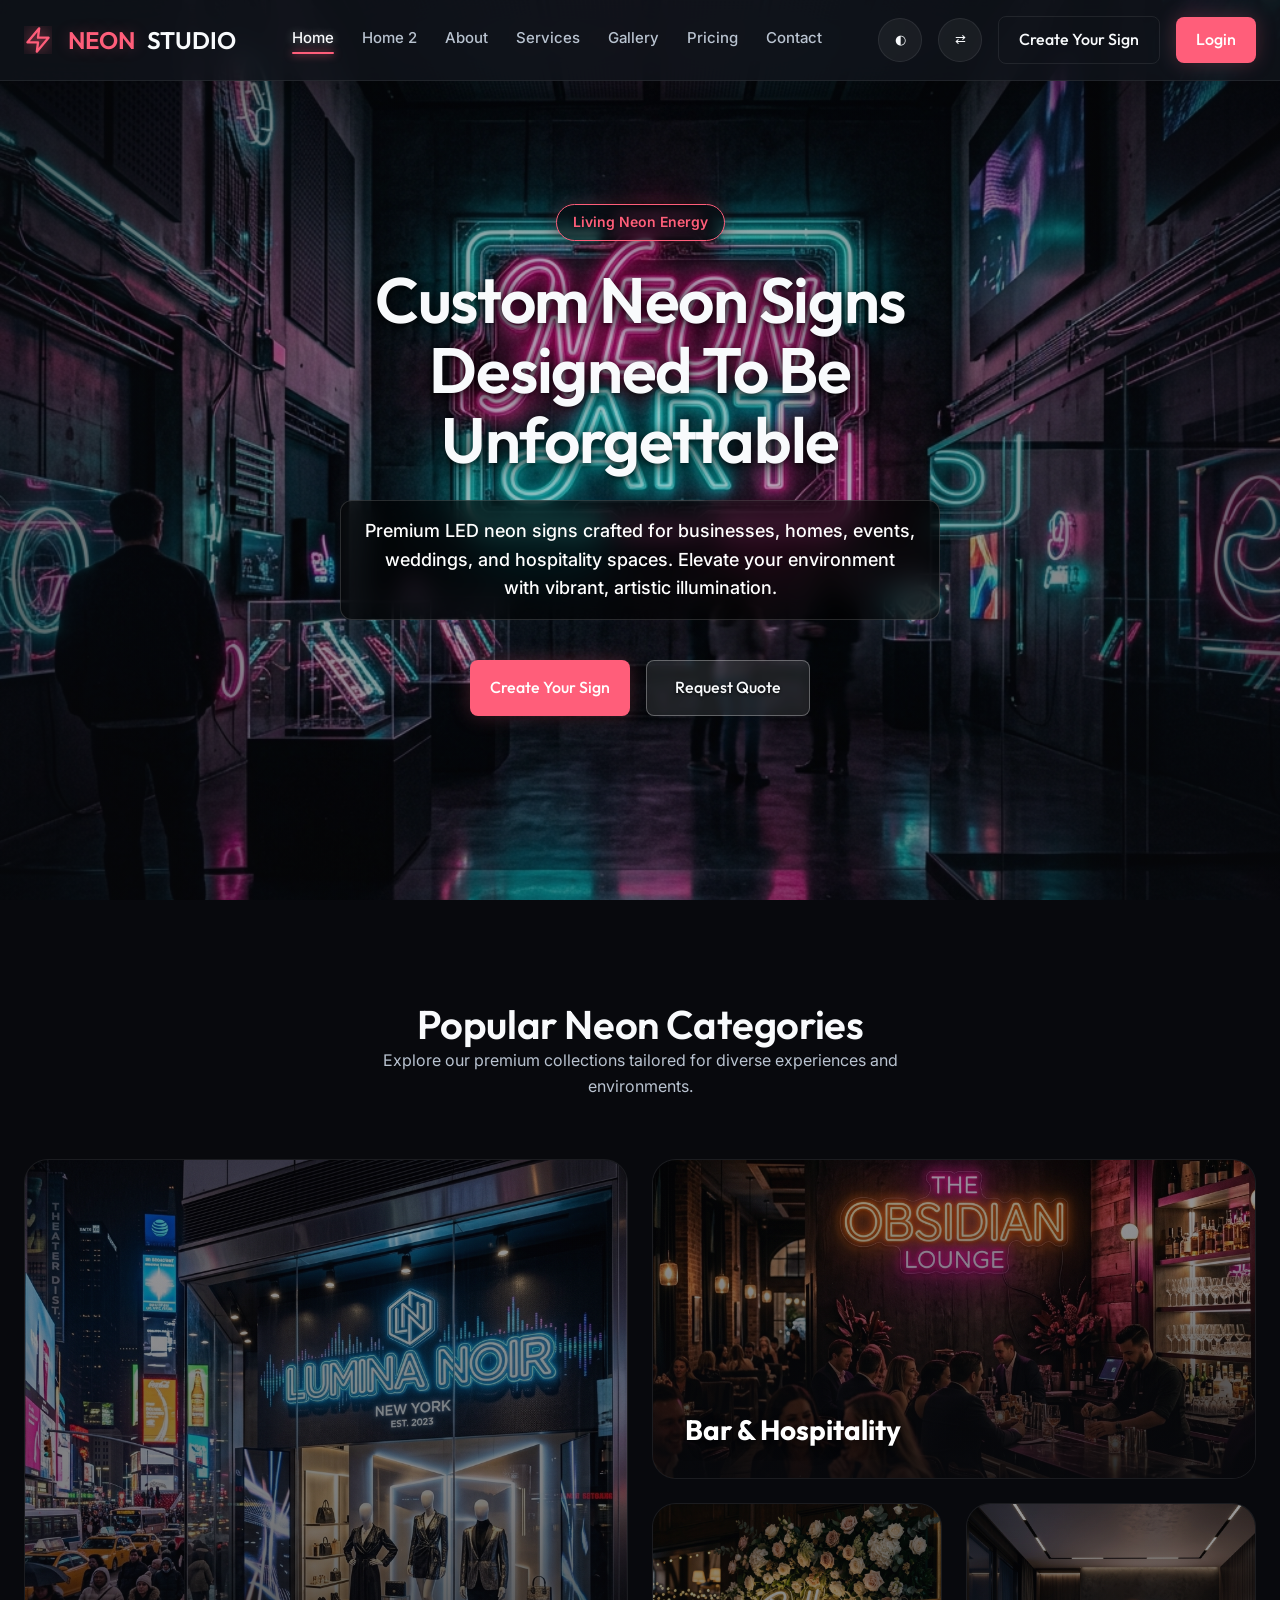
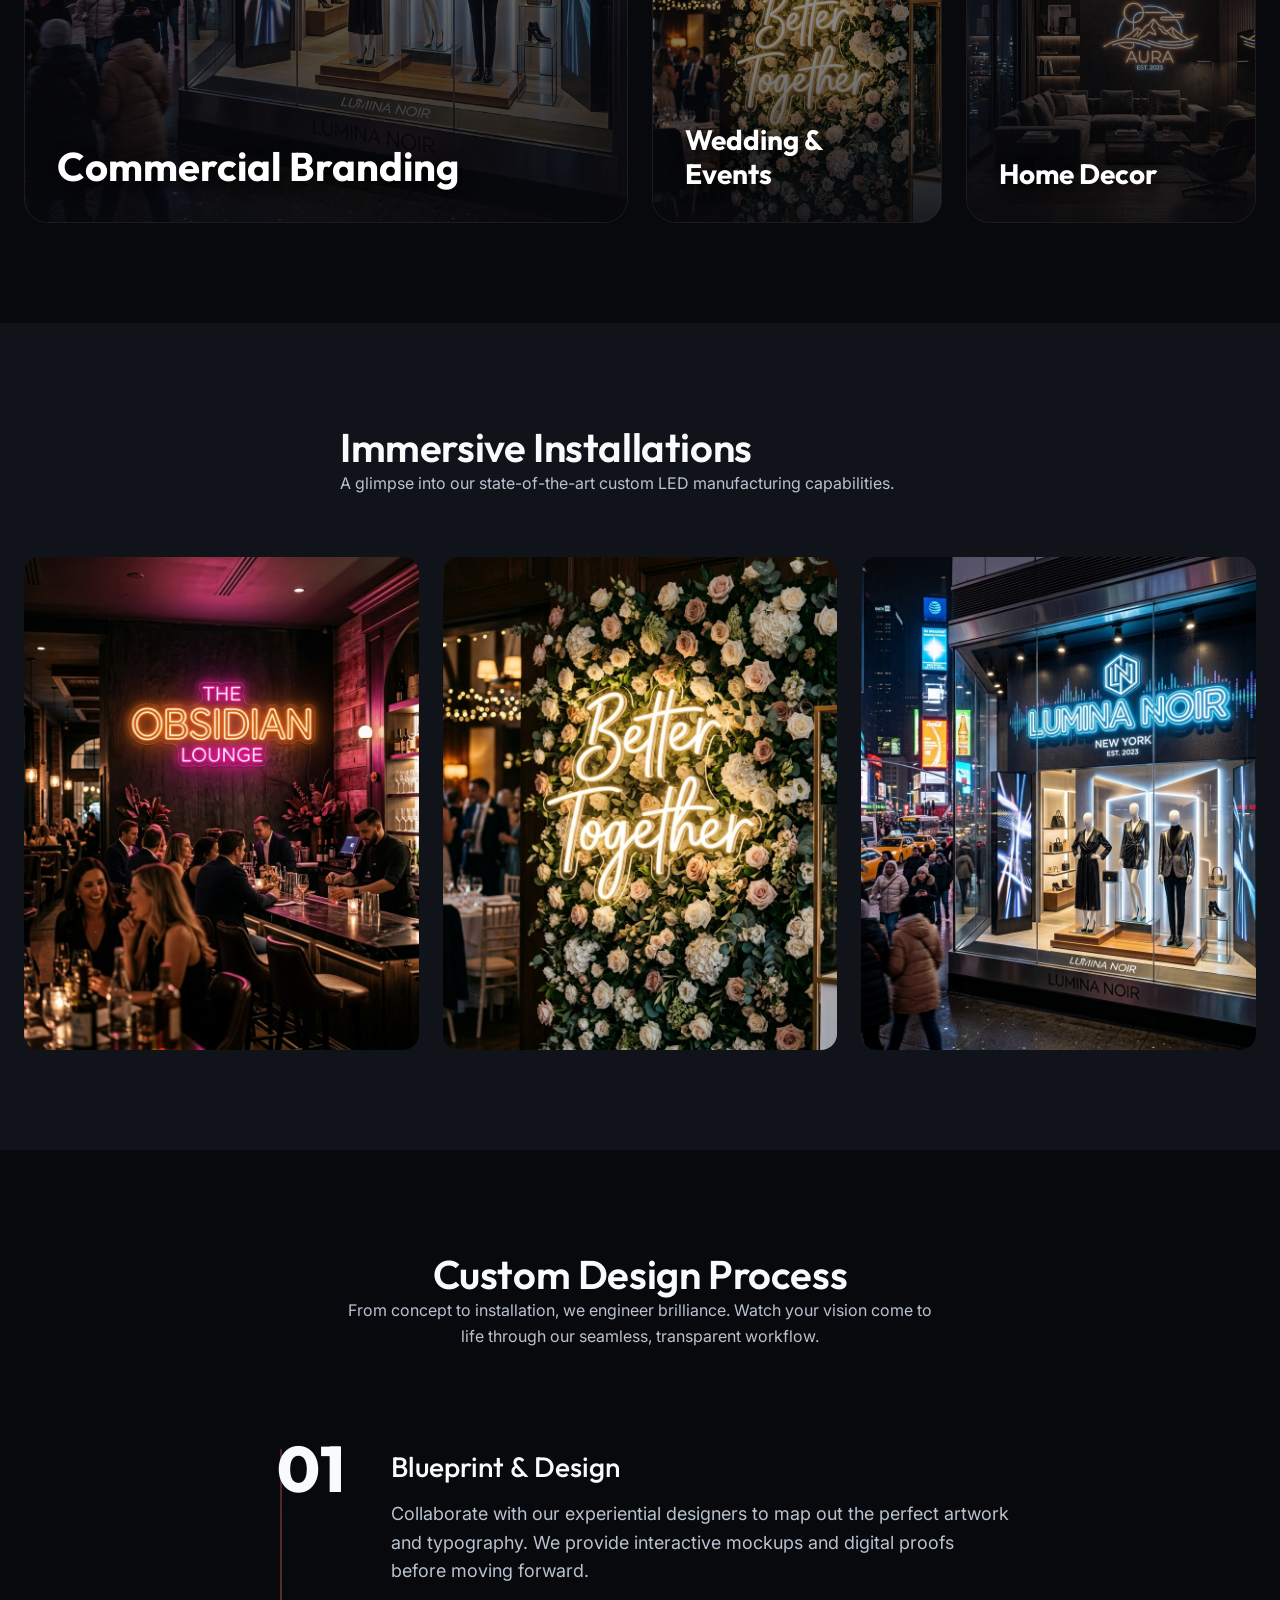
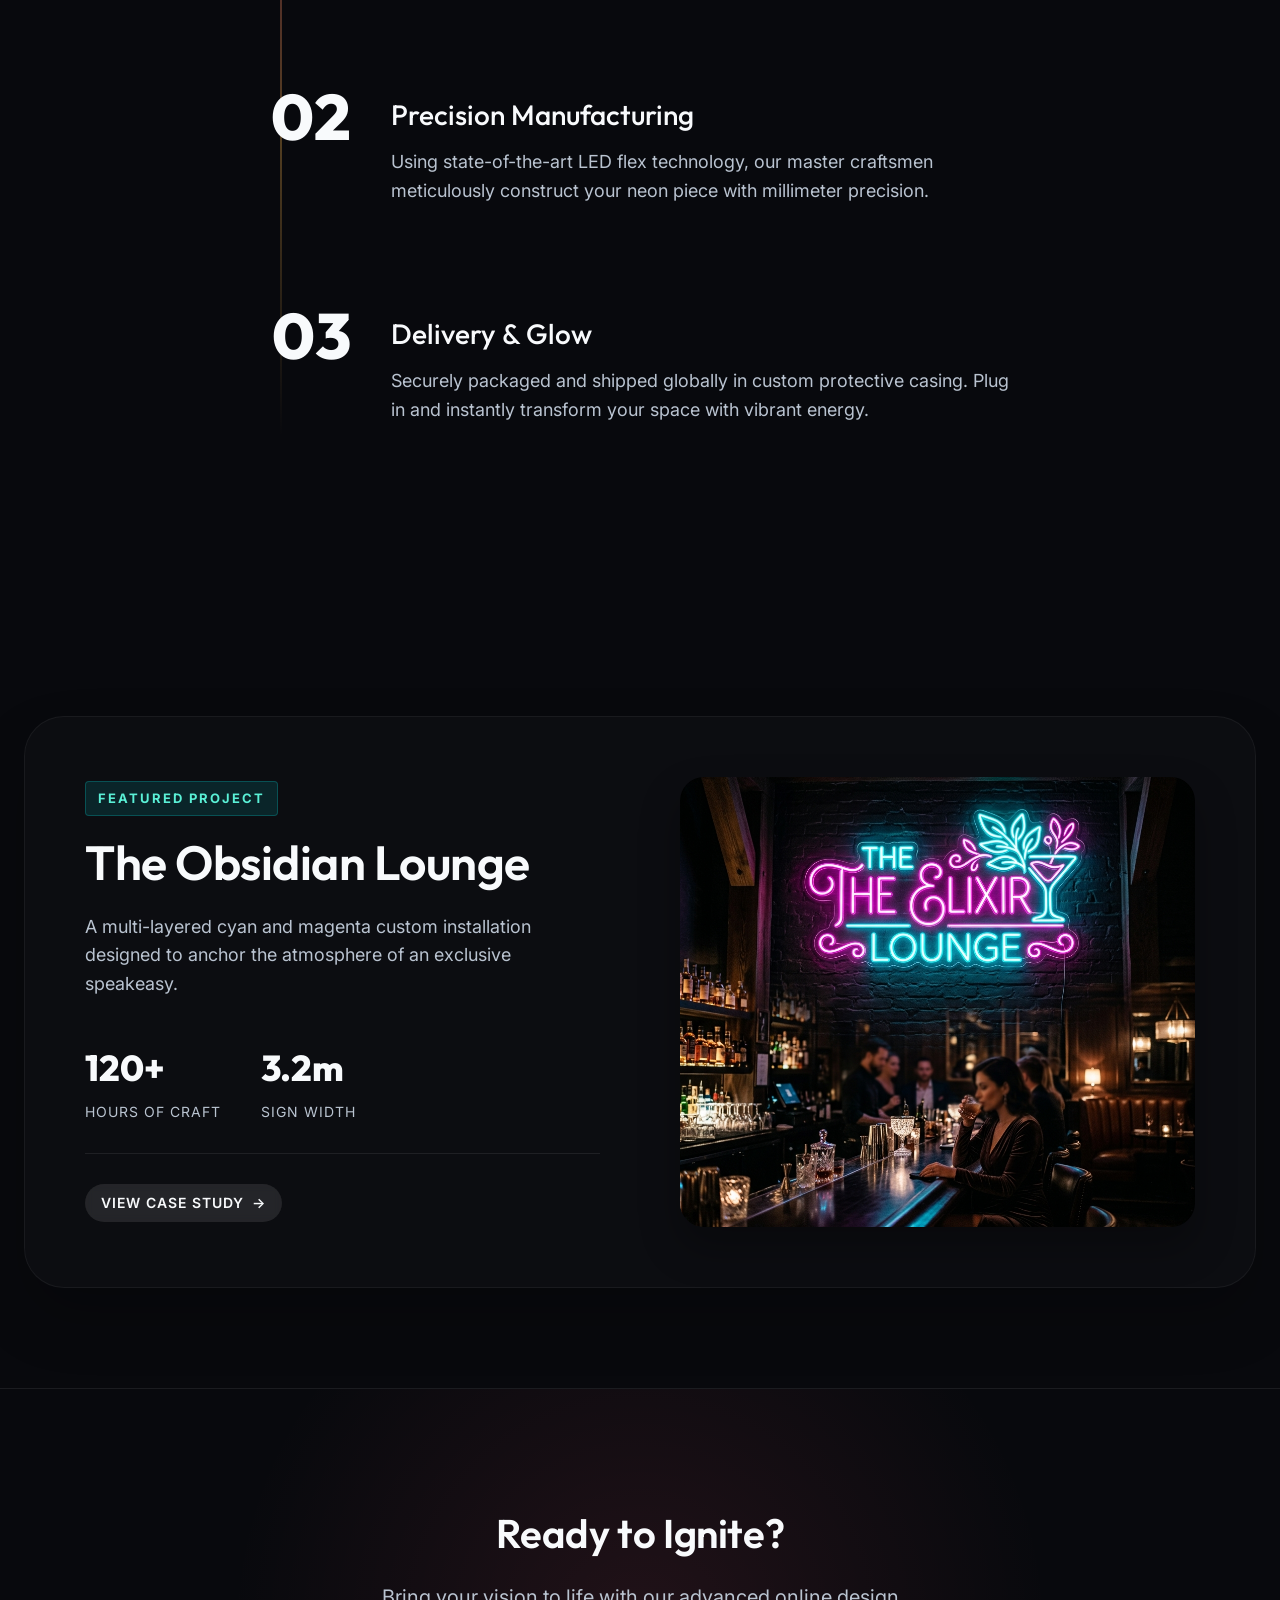
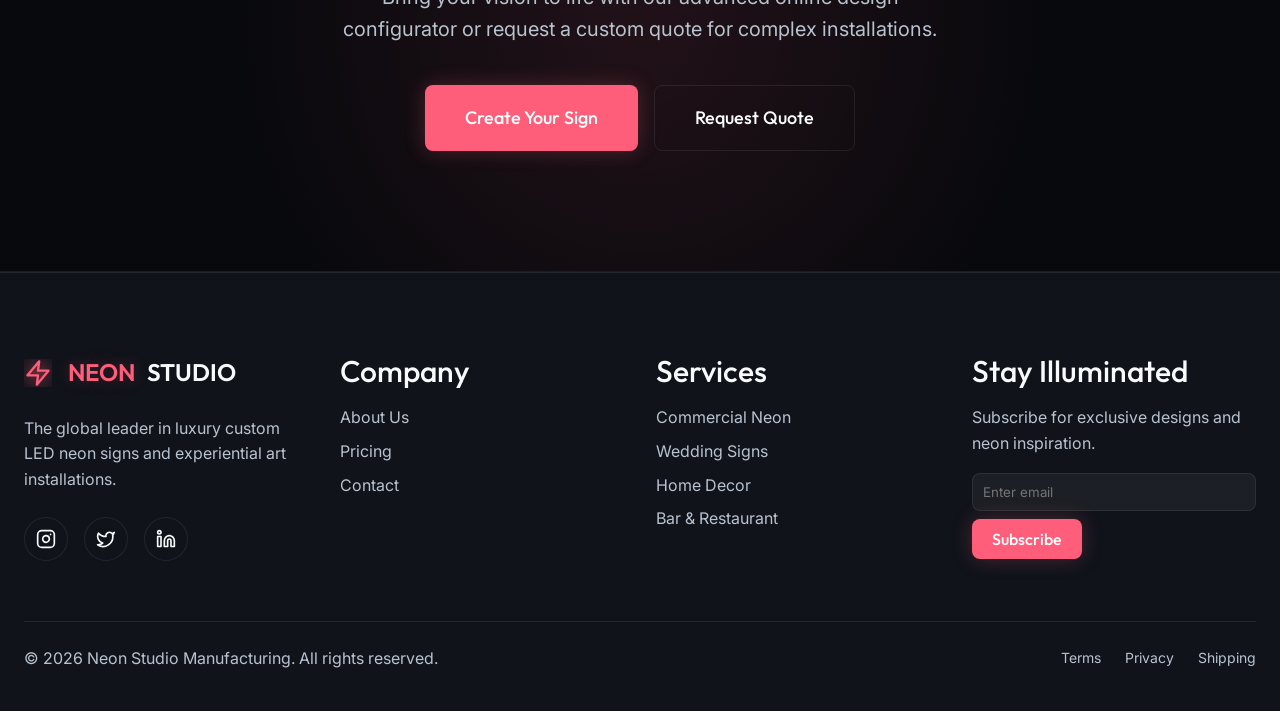
==== index.html @ 47a07b9e "Neon Studio Refinements" ====
<!DOCTYPE html>
<html lang="en" dir="ltr">
<head>
  <meta charset="UTF-8">
  <meta name="viewport" content="width=device-width, initial-scale=1.0">
  <title>Neon Sign Custom Design & Manufacturing</title>
  <meta name="description" content="Premium LED neon signs crafted for businesses, homes, events, weddings, and hospitality spaces.">
  <link rel="stylesheet" href="assets/css/style.css">
  <link rel="stylesheet" href="assets/css/dark-mode.css">
  <link rel="stylesheet" href="assets/css/rtl.css">
  <link rel="icon" type="image/svg+xml" href="assets/images/favicon.svg">
</head>
<body>

  <!-- Navbar -->
  <nav class="navbar">
    <div class="nav-brand">
      <svg width="28" height="28" viewBox="0 0 24 24" fill="none" xmlns="http://www.w3.org/2000/svg" style="flex-shrink: 0; margin-right: 4px;">
        <path d="M13 2L3 14H12L11 22L21 10H12L13 2Z" stroke="var(--accent-primary)" fill="rgba(255, 94, 122, 0.1)" stroke-width="2" stroke-linecap="round" stroke-linejoin="round" style="filter: drop-shadow(0 0 8px var(--accent-primary));"/>
      </svg>
      <span>NEON</span> STUDIO
    </div>
    <button class="hamburger">☰</button>
    <div class="nav-links">
      <a href="index.html" class="active">Home</a>
      <a href="home-2.html">Home 2</a>
      <a href="about.html">About</a>
      <a href="services.html">Services</a>
      <a href="gallery.html">Gallery</a>
      <a href="pricing.html">Pricing</a>
      <a href="contact.html">Contact</a>
    </div>
    <div class="nav-actions">
      <button class="btn-icon theme-toggle" title="Toggle Dark/Light Mode">◐</button>
      <button class="btn-icon rtl-toggle" title="Toggle RTL/LTR">⇄</button>
    <a href="design-configurator.html" class="btn btn-secondary" style="padding: 10px 20px;">Create Your Sign</a>
      <a href="login.html" class="btn btn-primary" style="padding: 10px 20px;">Login</a>
      </div>
  </nav>

  <!-- Hero Section -->
  <section class="hero">
    <div class="hero-bg">
      <img src="assets/images/hero_neon.png" alt="Living Neon Energy Background" style="object-position: center 25%;">
    </div>
    <div class="hero-overlay"></div>
    <div class="container">
      <div class="hero-content fade-up">
        <div class="hero-badge">Living Neon Energy</div>
        <h1>Custom Neon Signs Designed To Be Unforgettable</h1>
        <p style="color: #fff; font-weight: 500; background: rgba(0, 0, 0, 0.6); padding: 16px 24px; border-radius: 12px; backdrop-filter: blur(12px); border: 1px solid rgba(255,255,255,0.15); display: inline-block; text-shadow: none;">Premium LED neon signs crafted for businesses, homes, events, weddings, and hospitality spaces. Elevate your environment with vibrant, artistic illumination.</p>
        <div class="hero-actions">
          <a href="design-configurator.html" class="btn btn-primary" style="padding: 10px 20px;">Create Your Sign</a>
          <a href="contact.html" class="btn btn-secondary">Request Quote</a>
        </div>
      </div>
    </div>
  </section>

  <!-- Categories -->
  <section class="section">
    <div class="container">
      <div class="section-header text-center fade-up">
        <h2>Popular Neon Categories</h2>
        <p>Explore our premium collections tailored for diverse experiences and environments.</p>
      </div>
      <div class="bento-grid">
        <a href="gallery.html" class="bento-card bento-item-1 fade-up" style="transition-delay: 0.1s;">
          <img src="assets/images/commercial_neon.png" alt="Commercial Branding" class="bento-bg">
          <div class="bento-overlay"></div>
          <div class="bento-content">
            <h3 class="bento-title">Commercial Branding</h3>
            <div class="bento-details">
              <p class="bento-desc">High-end Times Square-inspired signage for impactful business identity.</p>
              <span class="bento-btn">View Gallery</span>
            </div>
          </div>
        </a>

        <a href="gallery.html" class="bento-card bento-item-2 fade-up" style="transition-delay: 0.2s;">
          <img src="assets/images/bar_neon.png" alt="Bar & Hospitality" class="bento-bg">
          <div class="bento-overlay"></div>
          <div class="bento-content">
            <h3 class="bento-title">Bar & Hospitality</h3>
            <div class="bento-details">
              <p class="bento-desc">Vibrant atmosphere lighting for premium nightlife.</p>
              <span class="bento-btn">View Gallery</span>
            </div>
          </div>
        </a>

        <a href="gallery.html" class="bento-card bento-item-3 fade-up" style="transition-delay: 0.3s;">
          <img src="assets/images/wedding_neon.png" alt="Wedding & Events" class="bento-bg">
          <div class="bento-overlay"></div>
          <div class="bento-content">
            <h3 class="bento-title">Wedding & Events</h3>
            <div class="bento-details">
              <p class="bento-desc">Elegant script neon designs to make moments unforgettable.</p>
              <span class="bento-btn">View Gallery</span>
            </div>
          </div>
        </a>

        <a href="gallery.html" class="bento-card bento-item-4 fade-up" style="transition-delay: 0.4s;">
          <img src="assets/images/home_neon.png" alt="Home Decor" class="bento-bg">
          <div class="bento-overlay"></div>
          <div class="bento-content">
            <h3 class="bento-title">Home Decor</h3>
            <div class="bento-details">
              <p class="bento-desc">Artistic custom pieces for modern interiors.</p>
              <span class="bento-btn">View Gallery</span>
            </div>
          </div>
        </a>
      </div>
    </div>
  </section>

  <!-- Interactive Showcase -->
  <section class="section" style="background: var(--bg-secondary);">
    <div class="container">
      <div class="section-header fade-up">
        <h2>Immersive Installations</h2>
        <p>A glimpse into our state-of-the-art custom LED manufacturing capabilities.</p>
      </div>
      <div class="portfolio-grid">
        <div class="portfolio-item fade-up">
          <img src="assets/images/bar_neon.png" alt="Luxury Nightlife Bar Neon">
          <div class="portfolio-overlay">
            <h3>Nightlife Illumination</h3>
            <p>Premium Bar Signage</p>
          </div>
        </div>
        <div class="portfolio-item fade-up" style="transition-delay: 0.1s;">
          <img src="assets/images/wedding_neon.png" alt="Elegant Wedding Neon">
          <div class="portfolio-overlay">
            <h3>Event Masterpieces</h3>
            <p>Wedding Backdrops</p>
          </div>
        </div>
        <div class="portfolio-item fade-up" style="transition-delay: 0.2s;">
          <img src="assets/images/commercial_neon.png" alt="Commercial Branding Neon">
          <div class="portfolio-overlay">
            <h3>Retail Displays</h3>
            <p>Window Installations</p>
          </div>
        </div>
      </div>
    </div>
  </section>

  <!-- Design Process -->
  <section class="section">
    <div class="container">
      <div class="section-header text-center fade-up">
        <h2>Custom Design Process</h2>
        <p>From concept to installation, we engineer brilliance. Watch your vision come to life through our seamless, transparent workflow.</p>
      </div>
      <div class="process-modern fade-up">
        <div class="process-modern-right">
          <div class="modern-step">
            <div class="modern-step-num">01</div>
            <div class="modern-step-content">
              <h3>Blueprint & Design</h3>
              <p>Collaborate with our experiential designers to map out the perfect artwork and typography. We provide interactive mockups and digital proofs before moving forward.</p>
            </div>
          </div>
          <div class="modern-step">
            <div class="modern-step-num">02</div>
            <div class="modern-step-content">
              <h3>Precision Manufacturing</h3>
              <p>Using state-of-the-art LED flex technology, our master craftsmen meticulously construct your neon piece with millimeter precision.</p>
            </div>
          </div>
          <div class="modern-step">
            <div class="modern-step-num">03</div>
            <div class="modern-step-content">
              <h3>Delivery & Glow</h3>
              <p>Securely packaged and shipped globally in custom protective casing. Plug in and instantly transform your space with vibrant energy.</p>
            </div>
          </div>
        </div>
      </div>
    </div>
  </section>

  <!-- Featured Masterpiece Section -->
  <section class="section">
    <div class="container">
      <div class="masterpiece-wrapper">
        <div class="masterpiece-content fade-up">
          <div class="badge-accent">Featured Project</div>
          <h2 class="neon-text">The Obsidian Lounge</h2>
          <p class="lead-text">A multi-layered cyan and magenta custom installation designed to anchor the atmosphere of an exclusive speakeasy.</p>
          <div class="project-metrics">
            <div class="metric">
              <span class="metric-value">120+</span>
              <span class="metric-label">Hours of Craft</span>
            </div>
            <div class="metric">
              <span class="metric-value">3.2m</span>
              <span class="metric-label">Sign Width</span>
            </div>
          </div>
          <a href="gallery.html" class="bento-btn">View Case Study</a>
        </div>
        <div class="masterpiece-visual fade-up" style="transition-delay: 0.2s;">
          <div class="visual-inner">
            <img src="assets/images/featured_masterpiece.png" alt="Featured Custom Neon Sign Project">
            <div class="glow-overlay"></div>
          </div>
        </div>
      </div>
    </div>
  </section>

  <!-- Call to action -->
  <section class="section" style="padding: 120px 0; border-top: 1px solid var(--border-color); border-bottom: 1px solid var(--border-color); position: relative; overflow: hidden;">
    <div style="position: absolute; top: 50%; left: 50%; transform: translate(-50%, -50%); width: 100%; height: 100%; background: radial-gradient(circle at center, rgba(255,94,122,0.1), transparent 60%); z-index: -1;"></div>
    <div class="container text-center fade-up">
      <h2 class="neon-text mb-6">Ready to Ignite?</h2>
      <p style="max-width: 600px; margin: 0 auto 40px; font-size: 20px;">Bring your vision to life with our advanced online design configurator or request a custom quote for complex installations.</p>
      <div class="hero-actions" style="justify-content: center;">
        <a href="design-configurator.html" class="btn btn-primary" style="padding: 18px 40px; font-size: 18px;">Create Your Sign</a>
        <a href="contact.html" class="btn btn-secondary" style="padding: 18px 40px; font-size: 18px;">Request Quote</a>
      </div>
    </div>
  </section>

  <!-- Footer -->
  <footer class="footer">
    <div class="container">
      <div class="grid-4">
        <div>
          <div class="nav-brand mb-6">
            <svg width="28" height="28" viewBox="0 0 24 24" fill="none" xmlns="http://www.w3.org/2000/svg" style="flex-shrink: 0; margin-right: 4px;">
        <path d="M13 2L3 14H12L11 22L21 10H12L13 2Z" stroke="var(--accent-primary)" fill="rgba(255, 94, 122, 0.1)" stroke-width="2" stroke-linecap="round" stroke-linejoin="round" style="filter: drop-shadow(0 0 8px var(--accent-primary));"/>
      </svg>
            <span>NEON</span> STUDIO
          </div>
          <p>The global leader in luxury custom LED neon signs and experiential art installations.</p>
          <div class="social-links" style="display: flex; gap: 16px; margin-top: 24px;">
            <a href="#" class="social-icon" aria-label="Instagram">
              <svg viewBox="0 0 24 24" fill="none" stroke="currentColor" stroke-width="2" stroke-linecap="round" stroke-linejoin="round"><rect x="2" y="2" width="20" height="20" rx="5" ry="5"></rect><path d="M16 11.37A4 4 0 1 1 12.63 8 4 4 0 0 1 16 11.37z"></path><line x1="17.5" y1="6.5" x2="17.51" y2="6.5"></line></svg>
            </a>
            <a href="#" class="social-icon" aria-label="Twitter">
              <svg viewBox="0 0 24 24" fill="none" stroke="currentColor" stroke-width="2" stroke-linecap="round" stroke-linejoin="round"><path d="M22 4s-.7 2.1-2 3.4c1.6 10-9.4 17.3-18 11.6 2.2.1 4.4-.6 6-2C3 15.5.5 9.6 3 5c2.2 2.6 5.6 4.1 9 4-.9-4.2 4-6.6 7-3.8 1.1 0 3-1.2 3-1.2z"></path></svg>
            </a>
            <a href="#" class="social-icon" aria-label="LinkedIn">
              <svg viewBox="0 0 24 24" fill="none" stroke="currentColor" stroke-width="2" stroke-linecap="round" stroke-linejoin="round"><path d="M16 8a6 6 0 0 1 6 6v7h-4v-7a2 2 0 0 0-2-2 2 2 0 0 0-2 2v7h-4v-7a6 6 0 0 1 6-6z"></path><rect x="2" y="9" width="4" height="12"></rect><circle cx="4" cy="4" r="2"></circle></svg>
            </a>
          </div>
        </div>
        <div>
          <h3 class="mb-4">Company</h3>
          <p class="mb-2"><a href="about.html">About Us</a></p>
          <p class="mb-2"></p>
          <p class="mb-2"><a href="pricing.html">Pricing</a></p>
          <p class="mb-2"><a href="contact.html">Contact</a></p>
        </div>
        <div>
          <h3 class="mb-4">Services</h3>
          <p class="mb-2"><a href="services.html">Commercial Neon</a></p>
          <p class="mb-2"><a href="services.html">Wedding Signs</a></p>
          <p class="mb-2"><a href="services.html">Home Decor</a></p>
          <p class="mb-2"><a href="services.html">Bar & Restaurant</a></p>
        </div>
        <div>
          <h3 class="mb-4">Stay Illuminated</h3>
          <p class="mb-4">Subscribe for exclusive designs and neon inspiration.</p>
          <div style="display: flex; gap: 8px; flex-wrap: wrap;">
            <input type="email" class="form-control" placeholder="Enter email" style="padding: 10px;">
            <button class="btn btn-primary" style="padding: 10px 20px;">Subscribe</button>
          </div>
        </div>
      </div>
      <div class="footer-bottom">
        <p>&copy; 2026 Neon Studio Manufacturing. All rights reserved.</p>
        <div style="display: flex; gap: 24px;">
          <a href="#">Terms</a>
          <a href="#">Privacy</a>
          <a href="#">Shipping</a>
        </div>
      </div>
    </div>
  </footer>

  <script src="assets/js/main.js"></script>
</body>
</html>
---- assets/css/style.css ----
@import url('https://fonts.googleapis.com/css2?family=Outfit:wght@400;500;600&family=Inter:wght@400;500&display=swap');

:root {
  --bg-primary: #08090D;
  --bg-secondary: #10131A;
  --bg-card: #161B25;
  --accent-primary: #FF5E7A;
  --accent-secondary: #FFB84D;
  --accent-third: #5AF0D6;
  --accent-premium: #8DF55A;
  --text-primary: #F8FAFC;
  --text-secondary: #B9C3D0;
  --border-color: rgba(255, 255, 255, 0.08);
  --neon-glow: rgba(255, 94, 122, 0.25);
  --neon-glow-secondary: rgba(255, 184, 77, 0.25);
  --neon-glow-third: rgba(90, 240, 214, 0.25);

  --font-heading: 'Outfit', sans-serif;
  --font-body: 'Inter', sans-serif;

  --h1-size: 60px;
  --h2-size: 40px;
  --h3-size: 30px;
  
  --transition-smooth: all 0.4s cubic-bezier(0.4, 0, 0.2, 1);
}

/* Form Groups & Contact Info */
.contact-info-item {
  display: flex;
  gap: 16px;
  margin-bottom: 32px;
  text-align: left;
}

@media (max-width: 1024px) {
  :root {
    --h1-size: 48px;
    --h2-size: 36px;
    --h3-size: 26px;
  }
}

@media (max-width: 768px) {
  :root {
    --h1-size: 38px;
    --h2-size: 30px;
    --h3-size: 22px;
  }
}

* {
  margin: 0;
  padding: 0;
  box-sizing: border-box;
}

html, body {
  overflow-x: hidden;
  width: 100%;
}

body {
  font-family: var(--font-body);
  background-color: var(--bg-primary);
  color: var(--text-primary);
  line-height: 1.6;
  -webkit-font-smoothing: antialiased;
  word-break: break-word;
}

h1, h2, h3, h4, h5, h6 {
  font-family: var(--font-heading);
  font-weight: 500;
  line-height: 1.2;
}

h1 { font-size: var(--h1-size); font-weight: 600; letter-spacing: -0.02em; }
h2 { font-size: var(--h2-size); font-weight: 600; letter-spacing: -0.01em; }
h3 { font-size: var(--h3-size); font-weight: 500; }

p {
  font-weight: 400;
  color: var(--text-secondary);
  font-size: 16px;
}

a {
  text-decoration: none;
  color: inherit;
  transition: var(--transition-smooth);
}

img {
  max-width: 100%;
  height: auto;
  display: block;
}

/* Container */
.container {
  max-width: 1280px;
  margin: 0 auto;
  padding: 0 24px;
}

/* Navbar */
.navbar {
  position: fixed;
  top: 0;
  left: 0;
  width: 100%;
  background: rgba(16, 19, 26, 0.85);
  backdrop-filter: blur(12px);
  -webkit-backdrop-filter: blur(12px);
  border-bottom: 1px solid var(--border-color);
  padding: 16px max(24px, calc(50% - 616px));
  display: flex;
  justify-content: space-between;
  align-items: center;
  z-index: 1000;
  box-shadow: 0 8px 32px rgba(0,0,0,0.2);
}

.nav-brand {
  display: flex;
  align-items: center;
  gap: 12px;
  font-family: var(--font-heading);
  font-weight: 600;
  font-size: 24px;
  color: var(--text-primary);
}

.nav-brand span {
  color: var(--accent-primary);
  text-shadow: 0 0 15px var(--neon-glow);
}

.nav-links {
  display: flex;
  gap: 28px;
  align-items: center;
}

.nav-links a {
  font-weight: 500;
  font-size: 15px;
  color: var(--text-secondary);
  position: relative;
  transition: color 0.3s ease;
  padding-bottom: 4px;
}

.nav-links a::after {
  content: '';
  position: absolute;
  bottom: 0;
  left: 0;
  width: 0;
  height: 2px;
  background: var(--accent-primary);
  transition: width 0.3s ease;
  box-shadow: 0 0 8px var(--accent-primary);
  border-radius: 2px;
}

.nav-links a:hover,
.nav-links a.active {
  color: var(--text-primary);
  text-shadow: 0 0 10px rgba(255,255,255,0.4);
}

.nav-links a:hover::after,
.nav-links a.active::after {
  width: 100%;
}

.nav-actions {
  display: flex;
  align-items: center;
  gap: 16px;
}

/* Buttons */
.btn {
  display: inline-flex;
  align-items: center;
  justify-content: center;
  padding: 14px 28px;
  border-radius: 8px;
  font-family: var(--font-heading);
  font-weight: 500;
  font-size: 16px;
  cursor: pointer;
  transition: var(--transition-smooth);
  border: none;
}

.btn-primary {
  background: var(--accent-primary);
  color: #fff;
  box-shadow: 0 0 20px var(--neon-glow);
}

.btn-primary:hover {
  transform: translateY(-2px);
  box-shadow: 0 0 30px rgba(255, 94, 122, 0.4);
  background: #ff758e;
}

.btn-secondary {
  background: transparent;
  color: var(--text-primary);
  border: 1px solid var(--border-color);
}

.btn-secondary:hover {
  background: rgba(255, 255, 255, 0.05);
  border-color: var(--text-secondary);
}

.btn-icon {
  width: 44px;
  height: 44px;
  border-radius: 50%;
  background: rgba(255, 255, 255, 0.05);
  border: 1px solid var(--border-color);
  color: var(--text-primary);
  display: flex;
  align-items: center;
  justify-content: center;
  cursor: pointer;
  transition: var(--transition-smooth);
}

.btn-icon:hover {
  background: rgba(255, 255, 255, 0.1);
}

.hamburger {
  display: none;
  background: none;
  border: none;
  color: var(--text-primary);
  font-size: 24px;
  cursor: pointer;
}

/* Sections */
.section {
  padding: 100px 0;
}

/* Hero Section */
.hero {
  min-height: 100vh;
  display: flex;
  align-items: center;
  position: relative;
  overflow: hidden;
  padding-top: 100px;
  padding-bottom: 80px;
  background-color: #08090D;
  color: #F8FAFC;
  z-index: 1;
  /* Force dark mode variables inside hero */
  --text-primary: #F8FAFC;
  --text-secondary: #B9C3D0;
  --border-color: rgba(255, 255, 255, 0.2);
}

.hero-bg {
  position: absolute;
  top: 0;
  left: 0;
  width: 100%;
  height: 100%;
  z-index: -2;
}

.hero-bg img {
  width: 100%;
  height: 100%;
  object-fit: cover;
  opacity: 1;
}

.hero-overlay {
  position: absolute;
  top: 0;
  left: 0;
  width: 100%;
  height: 100%;
  background: radial-gradient(circle at center, rgba(8,9,13,0.2) 0%, rgba(8,9,13,0.7) 100%);
  z-index: -1;
}

.hero-content {
  max-width: 800px;
  position: relative;
  z-index: 1;
  margin: 0 auto;
  text-align: center;
}

.hero-badge {
  display: inline-block;
  padding: 6px 16px;
  border-radius: 20px;
  background: rgba(8, 9, 13, 0.6);
  backdrop-filter: blur(4px);
  border: 1px solid var(--accent-primary);
  color: var(--accent-primary);
  font-size: 14px;
  font-weight: 600;
  margin-bottom: 24px;
  box-shadow: 0 0 20px rgba(0,0,0,0.5), 0 0 15px var(--neon-glow);
  text-shadow: 0 0 5px rgba(0,0,0,1);
}

.hero h1, .hero-blueprint h1 {
  font-size: 64px;
  line-height: 1.1;
  margin-bottom: 24px;
  text-shadow: 0 4px 20px rgba(0,0,0,0.9), 0 2px 5px rgba(0,0,0,0.5);
}

.hero p, .hero-blueprint p {
  font-size: 18px;
  max-width: 600px;
  margin: 0 auto 40px;
  color: var(--text-secondary);
  text-shadow: 0 2px 15px rgba(0,0,0,0.9), 0 1px 3px rgba(0,0,0,0.5);
}

.hero-actions {
  display: flex;
  gap: 16px;
  justify-content: center;
}

.hero .btn-secondary, .hero-blueprint .btn-secondary {
  background: rgba(255, 255, 255, 0.1) !important;
  backdrop-filter: blur(4px);
  border: 1px solid rgba(255, 255, 255, 0.3) !important;
  color: #F8FAFC !important;
  text-shadow: 0 1px 3px rgba(0,0,0,0.8);
}

.hero .btn-secondary:hover, .hero-blueprint .btn-secondary:hover {
  background: rgba(255, 255, 255, 0.2) !important;
  border-color: #fff !important;
}

/* Cards */
.card {
  background: var(--bg-card);
  border: 1px solid var(--border-color);
  border-radius: 16px;
  padding: 32px;
  transition: var(--transition-smooth);
  position: relative;
  overflow: hidden;
  height: 100%;
  display: flex;
  flex-direction: column;
}

.card::before {
  content: '';
  position: absolute;
  top: 0;
  left: 0;
  width: 100%;
  height: 100%;
  background: radial-gradient(800px circle at var(--mouse-x, 0) var(--mouse-y, 0), rgba(255, 255, 255, 0.06), transparent 40%);
  z-index: 0;
  opacity: 0;
  transition: opacity 0.3s;
}

.card:hover::before {
  opacity: 1;
}

.card:hover {
  border-color: var(--accent-primary);
  transform: translateY(-8px);
  box-shadow: 0 20px 40px rgba(0,0,0,0.6), 0 0 25px rgba(255,94,122,0.15);
}

.card-img-wrapper {
  position: relative;
  width: 100%;
  height: 220px;
  border-radius: 12px;
  overflow: hidden;
  margin-bottom: 24px;
  z-index: 1;
}

.card-img-wrapper img {
  width: 100%;
  height: 100%;
  object-fit: cover;
  transition: transform 0.8s cubic-bezier(0.2, 0.8, 0.2, 1);
}

.card:hover .card-img-wrapper img {
  transform: scale(1.1);
}

.card-img-overlay {
  position: absolute;
  top: 0; left: 0; right: 0; bottom: 0;
  background: linear-gradient(to top, rgba(8,9,13,0.9) 0%, transparent 60%);
  opacity: 0;
  transition: opacity 0.5s ease;
}

.card:hover .card-img-overlay {
  opacity: 1;
}

.card-content {
  position: relative;
  z-index: 2;
  flex: 1;
  display: flex;
  flex-direction: column;
}

.card-icon {
  width: 56px;
  height: 56px;
  border-radius: 12px;
  background: rgba(255, 94, 122, 0.1);
  color: var(--accent-primary);
  display: flex;
  align-items: center;
  justify-content: center;
  font-size: 24px;
  margin-bottom: 24px;
  transition: all 0.4s ease;
}

.card:hover .card-icon {
  background: var(--accent-primary);
  color: #fff;
  transform: scale(1.1) rotate(5deg);
  box-shadow: 0 0 15px var(--accent-primary);
}

.card-title {
  margin-bottom: 16px;
  font-size: 24px;
}

.card-desc {
  margin-bottom: 32px;
  flex: 1;
}

.card-footer {
  margin-top: auto;
}

/* Grid Layouts */
.grid-2 { display: grid; grid-template-columns: repeat(2, 1fr); gap: 32px; }
.grid-3 { display: grid; grid-template-columns: repeat(3, 1fr); gap: 32px; }
.grid-4 { display: grid; grid-template-columns: repeat(4, 1fr); gap: 32px; }

/* Responsive */
@media (max-width: 1024px) {
  .nav-links, .nav-actions { display: none; }
  .hamburger { display: block; }
  
  .navbar.menu-open {
    flex-wrap: wrap;
    background: rgba(16, 19, 26, 0.98);
  }
  
  .navbar.menu-open .nav-links {
    display: flex;
    flex-direction: column;
    width: 100%;
    order: 3;
    padding-top: 24px;
    gap: 16px;
    align-items: center;
  }
  
  .navbar.menu-open .nav-actions {
    display: flex;
    flex-direction: column;
    width: 100%;
    order: 4;
    padding-top: 16px;
    padding-bottom: 8px;
    gap: 16px;
    align-items: center;
  }

  .grid-3, .grid-4 { grid-template-columns: repeat(2, 1fr); }
  .grid-3 > *:nth-child(3):last-child {
    grid-column: 1 / -1;
    justify-self: center;
    width: calc(50% - 8px);
  }
  .hero-content { text-align: center; margin: 0 auto; }
  .hero-actions { justify-content: center; }
  body, .section { text-align: center; }
  .card { text-align: center; }
  .card-icon { margin: 0 auto 24px; }
  
  .contact-info-item {
    flex-direction: column;
    align-items: center;
    text-align: center;
  }
}

@media (max-width: 768px) {
  .navbar { padding: 16px 24px; }
}

@media (max-width: 576px) {
  .hero-actions { flex-direction: column; }
  .btn { width: 100%; }
  .grid-2, .grid-3, .grid-4 { grid-template-columns: 1fr; }
  .grid-3 > *:nth-child(3):last-child {
    grid-column: auto;
    width: 100%;
  }
  .footer-bottom {
    flex-direction: column;
    gap: 16px;
    text-align: center;
  }
  .faq-question {
    font-size: 16px;
    padding: 16px 0;
  }
}

/* Utility */
.text-center { text-align: center; }
.mb-2 { margin-bottom: 8px; }
.mb-4 { margin-bottom: 16px; }
.mb-6 { margin-bottom: 24px; }
.mb-8 { margin-bottom: 32px; }
.mt-8 { margin-top: 32px; }
.text-accent { color: var(--accent-primary); }
.text-accent-2 { color: var(--accent-secondary); }

/* Section Headers */
.section-header {
  margin-bottom: 60px;
  max-width: 600px;
  margin-left: auto;
  margin-right: auto;
}

.section-header.text-left {
  margin-left: 0;
  margin-right: auto;
  text-align: left;
}

/* Gallery / Portfolio */
.portfolio-grid {
  display: grid;
  grid-template-columns: repeat(auto-fill, minmax(300px, 1fr));
  gap: 24px;
}

@media (max-width: 992px) and (min-width: 600px) {
  .portfolio-grid {
    grid-template-columns: repeat(2, 1fr);
  }
  .portfolio-grid > .portfolio-item:nth-child(3):last-child {
    grid-column: 1 / -1;
    justify-self: center;
    width: calc(50% - 12px);
  }
}

.portfolio-item {
  border-radius: 16px;
  overflow: hidden;
  position: relative;
  aspect-ratio: 4/5;
  cursor: pointer;
}

.portfolio-item img {
  width: 100%;
  height: 100%;
  object-fit: cover;
  transition: transform 0.5s ease;
}

.portfolio-item:hover img {
  transform: scale(1.05);
}

.portfolio-overlay {
  position: absolute;
  bottom: 0;
  left: 0;
  width: 100%;
  padding: 32px 24px;
  background: linear-gradient(to top, rgba(8, 9, 13, 0.9), transparent);
  opacity: 0;
  transform: translateY(20px);
  transition: var(--transition-smooth);
}

.portfolio-item:hover .portfolio-overlay {
  opacity: 1;
  transform: translateY(0);
}

/* Interactive Neon Effect */
.neon-text {
  color: var(--text-primary);
}

/* Configurator */
.configurator-layout {
  display: grid;
  grid-template-columns: 1fr 400px;
  gap: 40px;
  background: var(--bg-secondary);
  border-radius: 24px;
  border: 1px solid var(--border-color);
  overflow: hidden;
}

.config-preview {
  padding: 60px;
  display: flex;
  align-items: center;
  justify-content: center;
  background-image: radial-gradient(rgba(255,255,255,0.05) 1px, transparent 1px);
  background-size: 20px 20px;
  min-height: 500px;
}

.config-preview-text {
  font-family: 'Outfit', sans-serif;
  font-size: 80px;
  font-weight: 500;
  transition: all 0.3s;
}

.config-controls {
  padding: 40px;
  background: var(--bg-card);
  border-left: 1px solid var(--border-color);
}

.form-group {
  margin-bottom: 24px;
}

.form-label {
  display: block;
  margin-bottom: 8px;
  font-weight: 500;
  color: var(--text-primary);
  text-align: left;
}

.form-control {
  width: 100%;
  padding: 14px 16px;
  background: rgba(255,255,255,0.05);
  border: 1px solid var(--border-color);
  border-radius: 8px;
  color: var(--text-primary);
  font-family: inherit;
  transition: var(--transition-smooth);
}

.form-control:focus {
  outline: none;
  border-color: var(--accent-primary);
  box-shadow: 0 0 0 3px rgba(255, 94, 122, 0.1);
}

@media (max-width: 1024px) {
  .configurator-layout {
    grid-template-columns: 1fr;
  }
}

/* Footer */
.footer {
  background: var(--bg-secondary);
  border-top: 1px solid var(--border-color);
  padding: 80px 0 40px;
}

.footer-bottom {
  margin-top: 60px;
  padding-top: 24px;
  border-top: 1px solid var(--border-color);
  display: flex;
  justify-content: space-between;
  align-items: center;
  color: var(--text-secondary);
  font-size: 14px;
}

/* Auth Pages */
.auth-layout {
  min-height: 100vh;
  display: flex;
  align-items: center;
  justify-content: center;
  position: relative;
  overflow: hidden;
}

.auth-card {
  width: 100%;
  max-width: 480px;
  background: rgba(22, 27, 37, 0.8);
  backdrop-filter: blur(20px);
  border: 1px solid var(--border-color);
  border-radius: 24px;
  padding: 48px;
  position: relative;
  z-index: 1;
}

/* Dynamic Animation Utilities */
.fade-up {
  opacity: 0;
  transform: translateY(30px);
  transition: opacity 0.8s ease, transform 0.8s ease;
}

.fade-up.visible {
  opacity: 1;
  transform: translateY(0);
}

/* Bento Grid System */
.bento-grid {
  display: grid;
  grid-template-columns: repeat(4, 1fr);
  grid-auto-rows: minmax(320px, auto);
  gap: 24px;
}
.bento-item-1 { grid-column: span 2; grid-row: span 2; }
.bento-item-2 { grid-column: span 2; grid-row: span 1; }
.bento-item-3 { grid-column: span 1; grid-row: span 1; }
.bento-item-4 { grid-column: span 1; grid-row: span 1; }

@media (max-width: 1024px) {
}

@media (max-width: 768px) {
  .bento-grid { grid-template-columns: 1fr; }
  .bento-item-1, .bento-item-2, .bento-item-3, .bento-item-4 { grid-column: span 1; }
}

.bento-card {
  position: relative;
  border-radius: 24px;
  overflow: hidden;
  display: flex;
  flex-direction: column;
  justify-content: flex-end;
  padding: 32px;
  text-decoration: none;
  background: #08090D;
  transition: transform 0.4s cubic-bezier(0.2, 0.8, 0.2, 1), box-shadow 0.4s ease;
  border: 1px solid var(--border-color);
}

.bento-card:hover {
  transform: translateY(-8px);
  box-shadow: 0 20px 40px rgba(0,0,0,0.6), 0 0 30px rgba(255,94,122,0.15);
  border-color: var(--accent-primary);
}

.bento-bg {
  position: absolute;
  top: 0; left: 0; width: 100%; height: 100%;
  object-fit: cover;
  transition: transform 0.8s cubic-bezier(0.2, 0.8, 0.2, 1);
  z-index: 0;
  opacity: 0.6;
}

.bento-card:hover .bento-bg {
  transform: scale(1.08);
  opacity: 0.8;
}

.bento-overlay {
  position: absolute;
  top: 0; left: 0; width: 100%; height: 100%;
  background: linear-gradient(to top, rgba(8,9,13,0.8) 0%, rgba(8,9,13,0.2) 50%, transparent 100%);
  z-index: 1;
  transition: background 0.4s ease;
}

.bento-card:hover .bento-overlay {
  background: linear-gradient(to top, rgba(8,9,13,0.95) 0%, rgba(8,9,13,0.6) 60%, transparent 100%);
}

.bento-content {
  position: relative;
  z-index: 2;
  color: #fff;
  display: flex;
  flex-direction: column;
  justify-content: flex-end;
}

.bento-title {
  font-size: 28px;
  font-weight: 700;
  margin-bottom: 0;
  font-family: var(--font-heading);
  transition: color 0.3s ease, margin-bottom 0.4s ease;
  text-shadow: 0 4px 15px rgba(0,0,0,0.8);
}

.bento-item-1 .bento-title {
  font-size: 40px;
}
@media (max-width: 768px) {
  .bento-item-1 .bento-title { font-size: 32px; }
}

.bento-card:hover .bento-title {
  color: var(--accent-primary);
  margin-bottom: 12px;
}

.bento-details {
  max-height: 0;
  opacity: 0;
  overflow: hidden;
  transition: max-height 0.5s cubic-bezier(0.2, 0.8, 0.2, 1), opacity 0.4s ease;
}

.bento-card:hover .bento-details {
  max-height: 200px;
  opacity: 1;
}

.bento-desc {
  font-size: 16px;
  color: rgba(255,255,255,0.9);
  margin-bottom: 24px;
  max-width: 90%;
  line-height: 1.6;
  text-shadow: 0 2px 10px rgba(0,0,0,0.8);
}

.bento-btn {
  display: inline-flex;
  align-items: center;
  gap: 8px;
  font-weight: 600;
  color: var(--text-primary);
  text-decoration: none;
  text-transform: uppercase;
  font-size: 14px;
  letter-spacing: 1px;
  background: rgba(255,255,255,0.1);
  padding: 8px 16px;
  border-radius: 30px;
  backdrop-filter: blur(4px);
  transition: all 0.3s ease;
}

.bento-btn::after {
  content: '→';
  transition: transform 0.3s;
}

.bento-card:hover .bento-btn {
  background: var(--accent-primary);
  color: #fff;
}

.bento-card:hover .bento-btn::after {
  transform: translateX(4px);
}

/* Unique Process Layout */
.process-modern {
  max-width: 800px;
  margin: 0 auto;
}
.process-modern-right {
  display: flex;
  flex-direction: column;
  gap: 40px;
  position: relative;
  padding-bottom: 60px;
}
.process-modern-right::before {
  content: '';
  position: absolute;
  top: 40px; left: 40px;
  width: 2px; height: calc(100% - 120px);
  background: linear-gradient(to bottom, var(--accent-primary) 0%, var(--accent-secondary) 50%, transparent 100%);
  opacity: 0.3;
}
.modern-step {
  display: flex;
  gap: 40px;
  align-items: flex-start;
  position: relative;
  transition: transform 0.4s ease;
  padding: 30px;
  border-radius: 24px;
  background: transparent;
  border: 1px solid transparent;
}
.modern-step:hover {
  transform: translateX(10px);
  background: rgba(255, 94, 122, 0.03);
  border-color: var(--accent-primary);
  box-shadow: 0 0 25px rgba(255, 94, 122, 0.3), inset 0 0 10px rgba(255, 94, 122, 0.1);
  backdrop-filter: blur(10px);
}
body.light-mode .modern-step:hover {
  background: rgba(255, 94, 122, 0.05);
  border-color: var(--accent-primary);
  box-shadow: 0 0 25px rgba(255, 94, 122, 0.4), inset 0 0 10px rgba(255, 94, 122, 0.15);
}
.modern-step-num {
  font-family: var(--font-heading);
  font-size: 64px;
  font-weight: 800;
  color: var(--text-primary);
  -webkit-text-stroke: 0px transparent;
  width: 80px;
  flex-shrink: 0;
  line-height: 0.9;
  transition: all 0.4s ease;
  text-align: center;
  position: relative;
  z-index: 1;
}
.modern-step:hover .modern-step-num {
  color: rgba(255, 94, 122, 0.1);
  -webkit-text-stroke: 2px var(--accent-primary);
  text-shadow: 0 0 20px rgba(255, 94, 122, 0.4);
}
.modern-step-content {
  padding-top: 10px;
}
.modern-step-content h3 {
  font-size: 28px;
  margin-bottom: 16px;
  color: var(--text-primary);
  position: relative;
  display: inline-block;
}
.modern-step-content p {
  color: var(--text-secondary);
  font-size: 18px;
  line-height: 1.6;
}

@media (max-width: 992px) {
  .process-modern {
    flex-direction: column;
    gap: 40px;
  }
  .process-modern-right::before {
    left: 20px;
  }
  .modern-step {
    gap: 20px;
    padding: 20px 0;
  }
  .modern-step:hover {
    transform: none;
    background: transparent;
    border-color: transparent;
    box-shadow: none;
  }
  .modern-step-num {
    font-size: 48px;
    width: 50px;
  }
}

/* Redesigned Masterpiece */
.masterpiece-wrapper {
  display: flex;
  align-items: center;
  gap: 80px;
  background: rgba(255, 255, 255, 0.02);
  border: 1px solid rgba(255, 255, 255, 0.05);
  border-radius: 40px;
  padding: 60px;
  box-shadow: 0 30px 60px rgba(0,0,0,0.2);
}
body.light-mode .masterpiece-wrapper {
  background: rgba(0, 0, 0, 0.02);
  border-color: rgba(0, 0, 0, 0.05);
  box-shadow: 0 30px 60px rgba(0,0,0,0.05);
}
.masterpiece-content {
  flex: 1;
}
.masterpiece-content h2 {
  font-size: 48px;
  margin-bottom: 24px;
  line-height: 1.1;
}
.lead-text {
  font-size: 18px;
  color: var(--text-secondary);
  line-height: 1.6;
  margin-bottom: 40px;
}
.masterpiece-visual {
  flex: 1;
}
.visual-inner {
  position: relative;
  border-radius: 24px;
  overflow: hidden;
  height: 450px;
  box-shadow: 0 20px 40px rgba(0,0,0,0.3);
}
.visual-inner img {
  width: 100%;
  height: 100%;
  object-fit: cover;
  transition: transform 0.8s ease;
}
.visual-inner:hover img {
  transform: scale(1.05);
}
.glow-overlay {
  position: absolute;
  top: 0; left: 0; right: 0; bottom: 0;
  background: linear-gradient(135deg, rgba(0, 240, 255, 0.2), rgba(255, 94, 122, 0.2));
  opacity: 0;
  transition: opacity 0.4s ease;
  pointer-events: none;
  mix-blend-mode: screen;
}
.visual-inner:hover .glow-overlay {
  opacity: 1;
}

.badge-accent {
  display: inline-block;
  padding: 6px 12px;
  background: rgba(0, 255, 255, 0.1);
  color: var(--accent-third);
  font-size: 13px;
  font-weight: 700;
  letter-spacing: 2px;
  text-transform: uppercase;
  border-radius: 4px;
  margin-bottom: 20px;
  border: 1px solid rgba(0, 255, 255, 0.2);
}
.project-metrics {
  display: flex;
  gap: 40px;
  margin-bottom: 30px;
  padding-bottom: 30px;
  border-bottom: 1px solid var(--border-color);
}
.metric {
  display: flex;
  flex-direction: column;
}
.metric-value {
  font-family: var(--font-heading);
  font-size: 36px;
  font-weight: 800;
  color: var(--text-primary);
  margin-bottom: 4px;
}
.metric-label {
  font-size: 14px;
  color: var(--text-secondary);
  text-transform: uppercase;
  letter-spacing: 1px;
}

/* Horizontal Split Guarantee Layout */
.guarantee-horizontal {
   display: flex;
   align-items: stretch;
   gap: 40px;
   padding: 40px 0;
   border-top: 1px solid rgba(255, 255, 255, 0.05);
   border-bottom: 1px solid rgba(255, 255, 255, 0.05);
}
body.light-mode .guarantee-horizontal {
   border-top: 1px solid rgba(0, 0, 0, 0.05);
   border-bottom: 1px solid rgba(0, 0, 0, 0.05);
}
.guarantee-part {
   flex: 1;
   position: relative;
   padding: 40px;
   overflow: hidden;
}
.bg-number {
   position: absolute;
   bottom: -20px;
   right: -10px;
   font-size: 130px;
   font-weight: 900;
   font-family: var(--font-heading);
   line-height: 1;
   z-index: 0;
   pointer-events: none;
   transition: transform 0.6s ease;
}
.guarantee-part:hover .bg-number {
   transform: scale(1.1) rotate(5deg);
}
.guarantee-part h3, .guarantee-part p {
   position: relative;
   z-index: 1;
}
.guarantee-divider {
   width: 1px;
   background: rgba(255, 255, 255, 0.05);
}
body.light-mode .guarantee-divider {
   background: rgba(0, 0, 0, 0.05);
}

@media (max-width: 992px) {
  .guarantee-horizontal {
    flex-direction: row;
    flex-wrap: wrap;
    justify-content: center;
    gap: 20px;
  }
  .guarantee-part {
    flex: 0 0 calc(50% - 20px);
  }

  .guarantee-divider {
    display: none;
  }
}
/* Excellence Accordion Layout */
.excellence-accordion {
  display: flex;
  height: 500px;
  gap: 20px;
  width: 100%;
}
.ex-item {
  flex: 1;
  position: relative;
  border-radius: 24px;
  overflow: hidden;
  transition: flex 0.6s cubic-bezier(0.25, 1, 0.5, 1);
  cursor: pointer;
}
.ex-item:hover, .ex-item.active {
  flex: 3;
}
.ex-bg {
  position: absolute;
  top: 0; left: 0; width: 100%; height: 100%;
  background-size: cover;
  background-position: center;
  transition: transform 0.6s ease;
}
.ex-item:hover .ex-bg {
  transform: scale(1.05);
}
.ex-overlay {
  position: absolute;
  top: 0; left: 0; width: 100%; height: 100%;
  background: linear-gradient(to top, rgba(8,9,13,0.9) 0%, rgba(8,9,13,0.2) 50%, transparent 100%);
}

.excellence-accordion {
  --text-primary: #F8FAFC;
  --text-secondary: rgba(248, 250, 252, 0.8);
  color: var(--text-primary);
}

.ex-content {
  position: absolute;
  bottom: 0; left: 0; width: 100%;
  padding: 40px;
  opacity: 0;
  transform: translateY(20px);
  transition: all 0.4s ease 0.2s;
  white-space: normal;
}
.ex-item:hover .ex-content, .ex-item.active .ex-content {
  opacity: 1;
  transform: translateY(0);
}
.ex-content h3 {
  font-size: 36px;
  margin-bottom: 12px;
  white-space: nowrap;
}
.ex-content p {
  font-size: 18px;
  color: var(--text-secondary);
  margin: 0;
  max-width: 400px;
}
@media (max-width: 992px) {
  .excellence-accordion {
    flex-wrap: wrap;
    justify-content: center;
    height: auto;
  }
  .excellence-accordion .ex-item {
    flex: 0 0 calc(50% - 10px) !important;
    height: 350px;
  }
  .ex-content {
    opacity: 1 !important;
    transform: translateY(0) !important;
    padding: 24px;
    text-align: center;
  }
  .ex-content h3 {
    white-space: normal;
    font-size: 28px;
  }
  .ex-content p {
    margin: 0 auto;
  }
}
@media (max-width: 576px) {
  .guarantee-horizontal {
    flex-direction: column;
    flex-wrap: nowrap;
  }
  .guarantee-part {
    flex: 1;
  }
  .excellence-accordion {
    flex-direction: column;
    flex-wrap: nowrap;
    height: auto;
    gap: 20px;
  }
  .excellence-accordion .ex-item {
    flex: none !important;
    width: 100%;
    height: 300px;
  }
  .excellence-accordion .ex-item.active {
    flex: none !important;
  }
}

/* Brand Pillars Layout */
.brand-pillars {
  display: flex;
  gap: 30px;
  margin-top: 60px;
}
.pillar-card {
  flex: 1;
  background: rgba(255, 255, 255, 0.05);
  backdrop-filter: blur(16px);
  -webkit-backdrop-filter: blur(16px);
  border: 1px solid rgba(255, 255, 255, 0.1);
  padding: 50px 40px;
  border-radius: 24px;
  transition: transform 0.4s ease, background 0.4s ease;
}
.pillar-card:hover {
  transform: translateY(-10px);
  background: rgba(255, 255, 255, 0.1);
}
.pillar-card h3 {
  font-size: 32px;
  margin-bottom: 20px;
}
.pillar-card p {
  font-size: 18px;
  color: rgba(255, 255, 255, 0.8);
  line-height: 1.6;
}

/* Image Card Layout */
.image-card {
  padding: 0;
  overflow: hidden;
  border: 1px solid var(--border-color);
  background: var(--bg-secondary);
  border-radius: 24px;
}
.image-card-img {
  width: 100%;
  height: 240px;
  background-size: cover;
  background-position: center;
  border-bottom: 1px solid var(--border-color);
  transition: transform 0.6s ease;
}
.image-card:hover .image-card-img {
  transform: scale(1.05);
}
.image-card-img-wrapper {
  overflow: hidden;
  position: relative;
}
.image-card-content {
  padding: 30px;
}
.image-card-title {
  font-size: 24px;
  margin-bottom: 12px;
}
.image-card-desc {
  color: var(--text-secondary);
  font-size: 16px;
  line-height: 1.6;
  margin-bottom: 24px;
}

/* Process Timeline */
.process-timeline {
  display: grid;
  grid-template-columns: repeat(3, 1fr);
  gap: 40px;
  position: relative;
  padding-top: 40px;
}
.process-timeline::before {
  content: '';
  position: absolute;
  top: 55px;
  left: 0;
  width: 100%;
  height: 2px;
  background: rgba(255, 255, 255, 0.05);
  z-index: 0;
}
body.light-mode .process-timeline::before {
  background: rgba(0, 0, 0, 0.05);
}
.process-step {
  position: relative;
  z-index: 1;
}
.step-dot {
  width: 30px;
  height: 30px;
  border-radius: 50%;
  background: var(--bg-secondary);
  border: 4px solid;
  margin-bottom: 30px;
  position: relative;
}
.process-step h3 {
  font-size: 28px;
  margin-bottom: 16px;
}
.process-step p {
  color: var(--text-secondary);
  font-size: 16px;
  line-height: 1.6;
}

@media (max-width: 992px) {
  .section-header {
    text-align: center !important;
  }
  .masterpiece-wrapper {
    flex-direction: column;
    padding: 30px;
    gap: 40px;
  }
  .masterpiece-wrapper .project-metrics {
    justify-content: center;
  }
  .visual-inner {
    height: 450px;
  }
  .brand-pillars {
    flex-direction: column;
  }
  .process-timeline {
    grid-template-columns: 1fr;
    gap: 60px;
    padding-left: 0;
    padding-top: 0;
  }
  .process-timeline::before {
    top: 0;
    left: 50%;
    transform: translateX(-50%);
    width: 2px;
    height: 100%;
  }
  .step-dot {
    margin: 0 auto 24px;
  }
}

/* FAQ Accordion */
.faq-accordion {
  max-width: 800px;
  margin: 0 auto;
}
.faq-item {
  border-bottom: 1px solid var(--border-color);
}
.faq-question {
  width: 100%;
  text-align: left;
  background: transparent;
  border: none;
  padding: 24px 0;
  font-size: 20px;
  font-weight: 500;
  color: var(--text-primary);
  display: flex;
  justify-content: space-between;
  align-items: center;
  cursor: pointer;
  transition: color 0.3s;
  font-family: inherit;
}
.faq-question:hover {
  color: var(--accent-primary);
}
.faq-icon {
  font-size: 24px;
  font-weight: 300;
  transition: transform 0.3s ease;
  color: var(--accent-primary);
}
.faq-item.active .faq-icon {
  transform: rotate(45deg);
}
.faq-answer {
  max-height: 0;
  overflow: hidden;
  transition: max-height 0.4s ease;
  color: var(--text-secondary);
  line-height: 1.6;
}
.faq-answer p {
  padding-bottom: 24px;
}

/* Fix dropdown option visibility */
select.form-control option {
  background-color: var(--bg-primary);
  color: var(--text-primary);
}

/* Social Icons */
.social-icon {
  display: flex;
  align-items: center;
  justify-content: center;
  width: 44px;
  height: 44px;
  border-radius: 50%;
  background: var(--bg-secondary);
  color: var(--text-primary);
  transition: all 0.3s ease;
  border: 1px solid var(--border-color);
}
.social-icon svg {
  width: 20px;
  height: 20px;
}
.social-icon:hover {
  background: var(--accent-primary);
  color: #fff;
  border-color: var(--accent-primary);
  transform: translateY(-4px);
  box-shadow: 0 8px 20px rgba(255, 94, 122, 0.4);
}

/* Back to Top Button */
.back-to-top {
  position: fixed;
  bottom: 30px;
  right: 30px;
  width: 50px;
  height: 50px;
  background: var(--bg-card);
  border: 1px solid var(--accent-primary);
  border-radius: 50%;
  display: flex;
  align-items: center;
  justify-content: center;
  color: var(--accent-primary);
  font-size: 24px;
  cursor: pointer;
  z-index: 999;
  opacity: 0;
  visibility: hidden;
  transform: translateY(20px);
  transition: all 0.4s cubic-bezier(0.4, 0, 0.2, 1);
  box-shadow: 0 4px 15px rgba(0, 0, 0, 0.2);
}

.back-to-top.visible {
  opacity: 1;
  visibility: visible;
  transform: translateY(0);
}

.back-to-top:hover {
  background: var(--accent-primary);
  color: #fff;
  transform: translateY(-5px);
  box-shadow: 0 8px 25px rgba(255, 94, 122, 0.5);
}
---- assets/css/dark-mode.css ----
body.light-mode {
  --bg-primary: #F8FAFC;
  --bg-secondary: #E2E8F0;
  --bg-card: #FFFFFF;
  --text-primary: #08090D;
  --text-secondary: #475569;
  --border-color: rgba(0, 0, 0, 0.1);
  --neon-glow: rgba(255, 94, 122, 0.3);
  --neon-glow-secondary: rgba(255, 184, 77, 0.3);
  --neon-glow-third: rgba(90, 240, 214, 0.3);
}

body.light-mode .navbar {
  background: rgba(255, 255, 255, 0.9);
}



body.light-mode .portfolio-overlay {
  background: linear-gradient(to top, rgba(255,255,255, 0.95), transparent);
}

body.light-mode .card-icon {
  background: rgba(255, 94, 122, 0.15);
  border-color: rgba(255, 94, 122, 0.3);
}

body.light-mode .btn-secondary {
  border-color: var(--border-color);
  color: var(--text-primary);
}

body.light-mode .btn-secondary:hover {
  background: rgba(0, 0, 0, 0.05);
}

body.light-mode .auth-card {
  background: rgba(255, 255, 255, 0.9);
}

body.light-mode .nav-links a:hover,
body.light-mode .nav-links a.active {
  text-shadow: 0 0 10px rgba(0, 0, 0, 0.2);
}

body.light-mode ::selection {
  background: var(--accent-primary);
  color: #08090D;
}
body.light-mode ::-moz-selection {
  background: var(--accent-primary);
  color: #08090D;
}
---- assets/css/rtl.css ----
body[dir="rtl"] {
  direction: rtl;
  text-align: right;
}

body[dir="rtl"] .nav-brand {
  flex-direction: row-reverse;
}

body[dir="rtl"] .nav-links {
  flex-direction: row-reverse;
}

body[dir="rtl"] .nav-actions {
  flex-direction: row-reverse;
}

body[dir="rtl"] .section-header.text-left {
  text-align: right;
  margin-left: auto;
  margin-right: 0;
}

body[dir="rtl"] .configurator-layout {
  direction: rtl;
}

body[dir="rtl"] .config-controls {
  border-left: none;
  border-right: 1px solid var(--border-color);
}

body[dir="rtl"] .hero-actions {
  flex-direction: row-reverse;
}

@media (max-width: 768px) {
  body[dir="rtl"] .hero-actions {
    flex-direction: column;
  }
}

body[dir="rtl"] .btn {
  flex-direction: row-reverse;
}

body[dir="rtl"] .btn i, body[dir="rtl"] .btn svg {
  margin-right: 0;
  margin-left: 8px;
}

body[dir="rtl"] .process-modern-right::before {
  left: auto;
  right: 40px;
}

@media (max-width: 992px) {
  body[dir="rtl"] .process-modern-right::before {
    left: auto;
    right: 20px;
  }
}
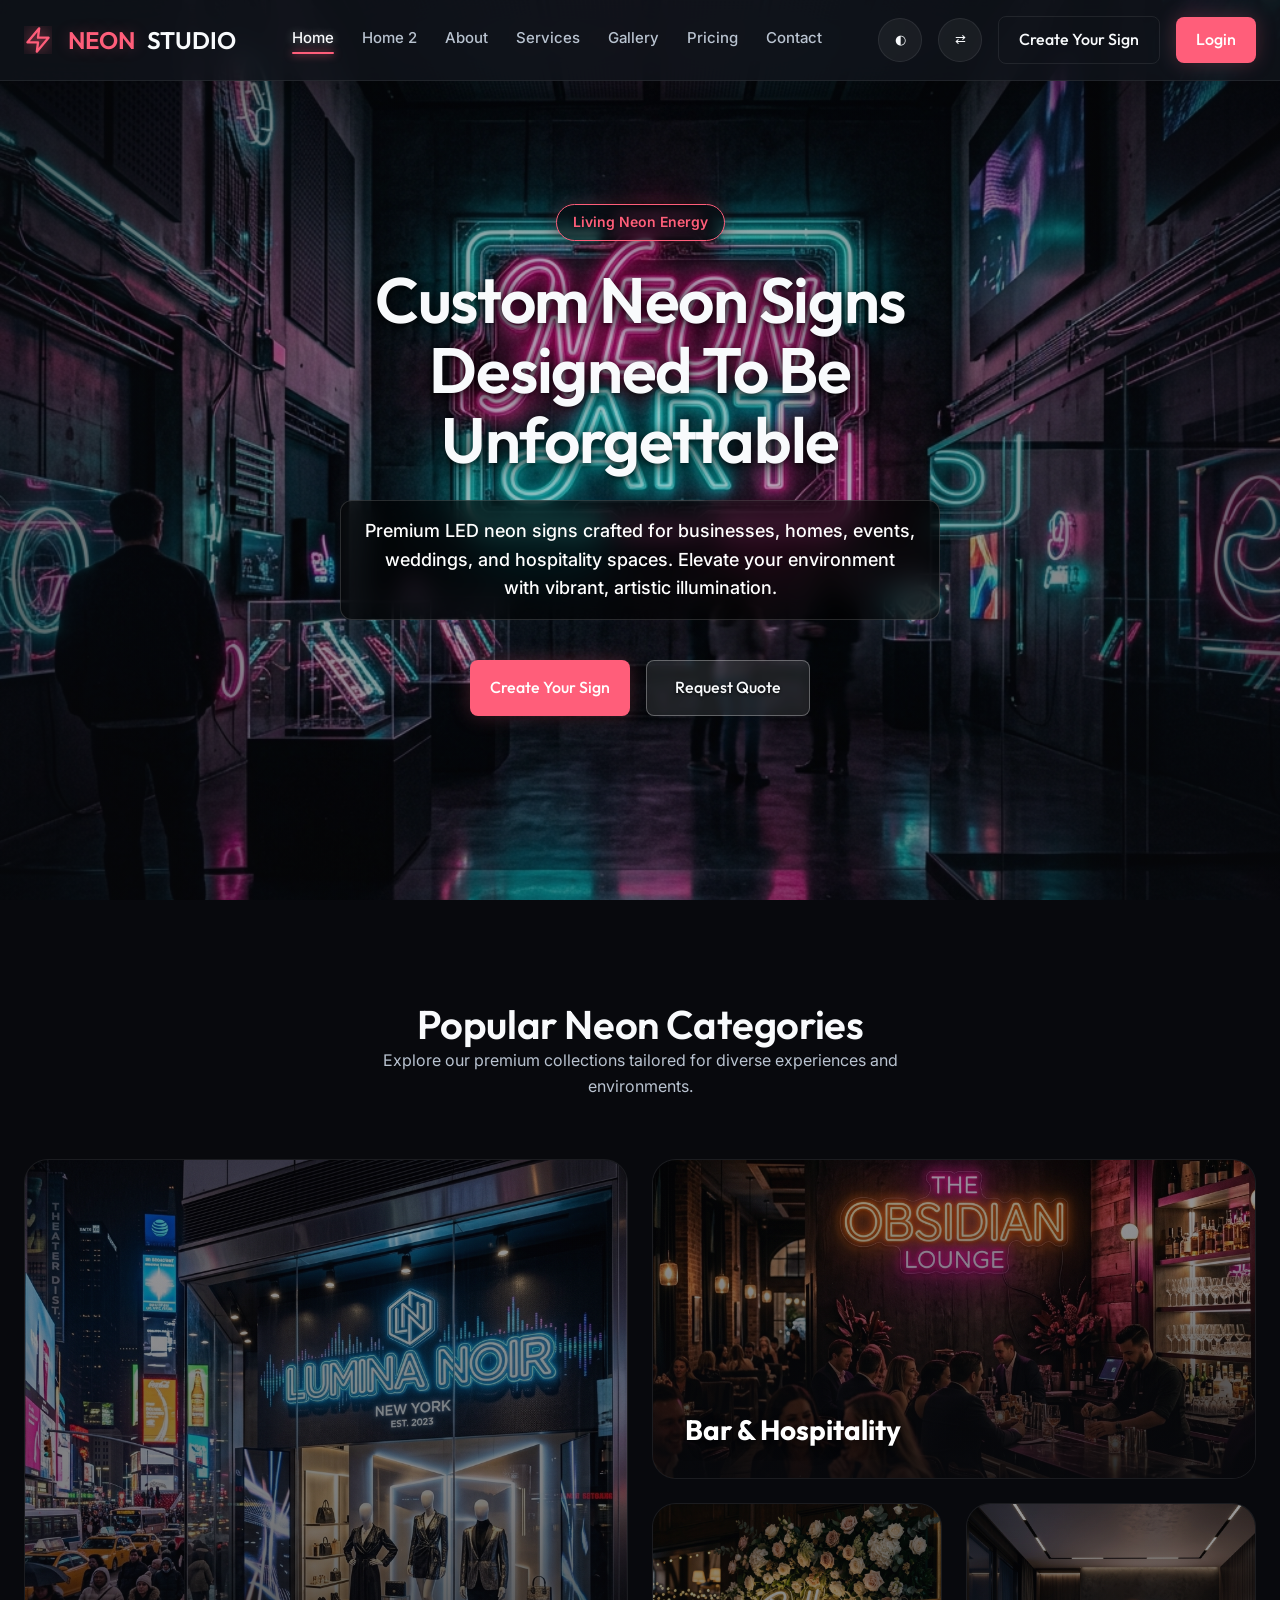
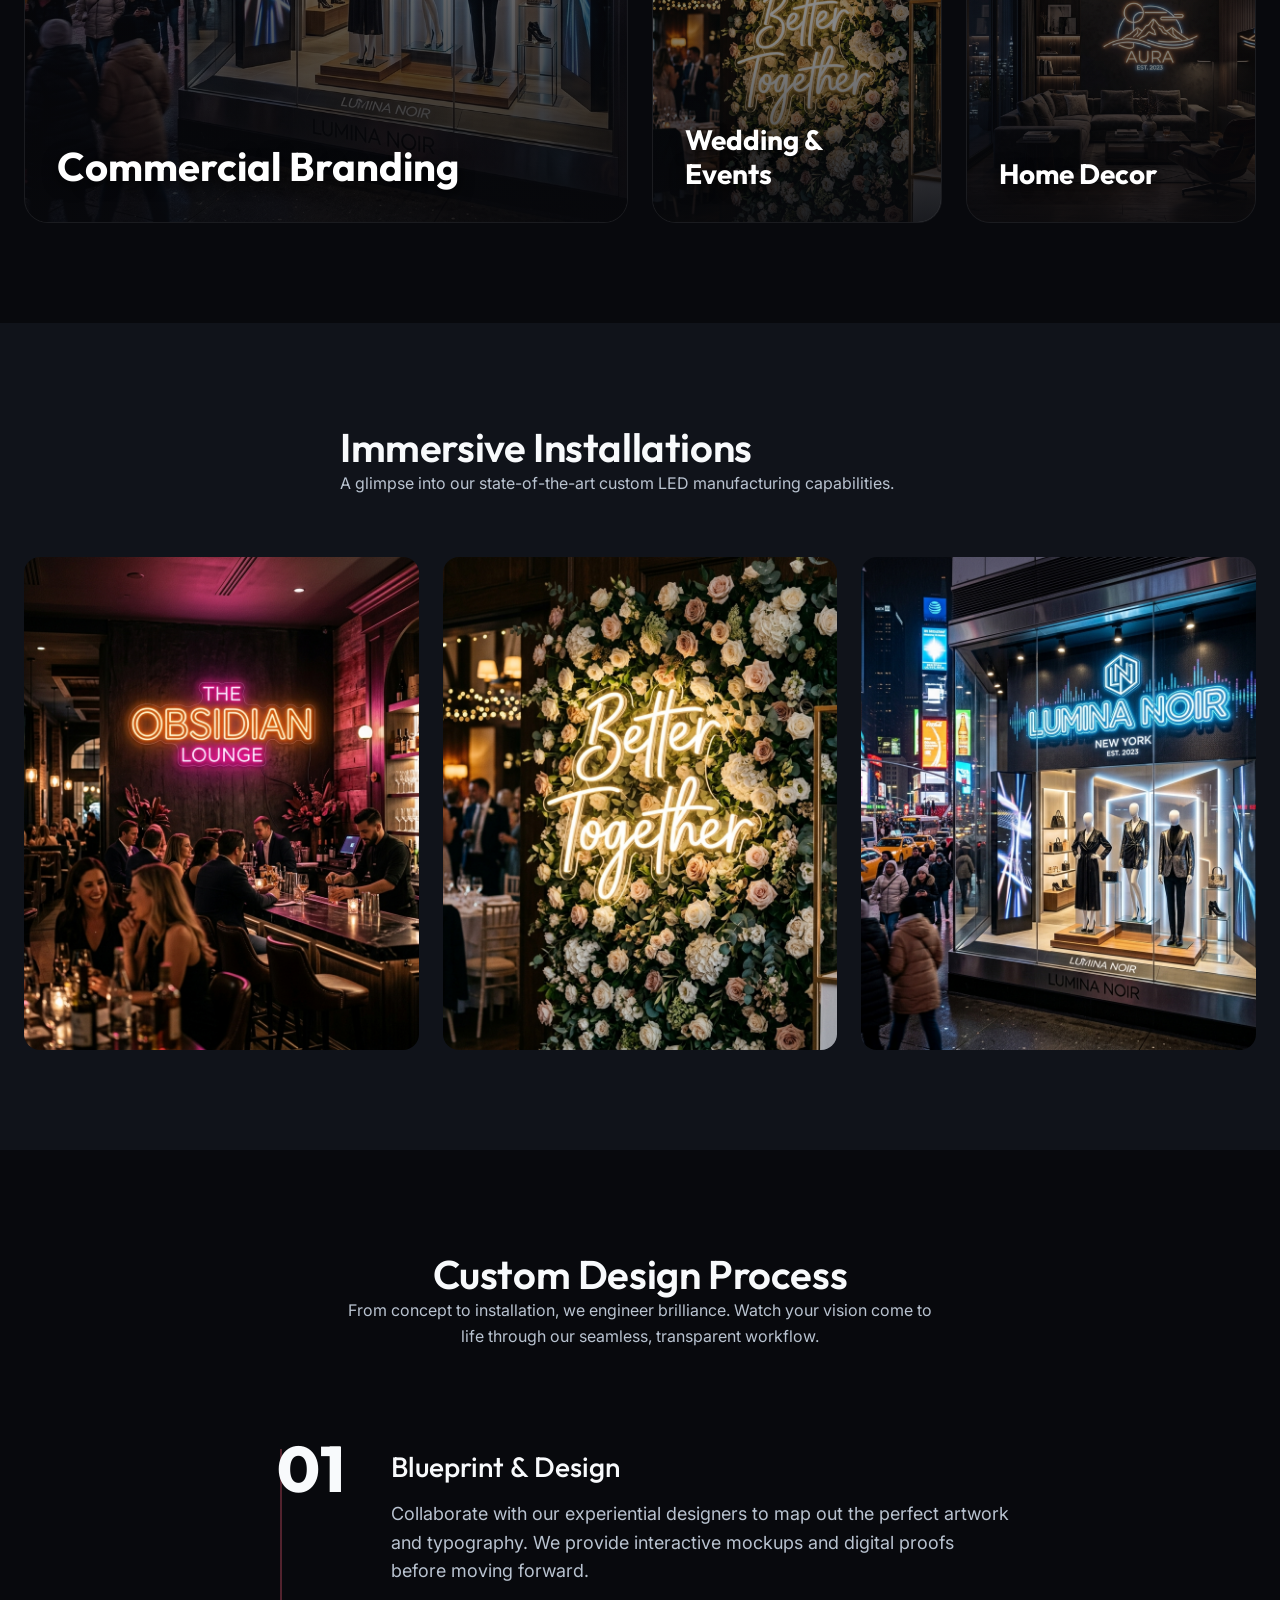
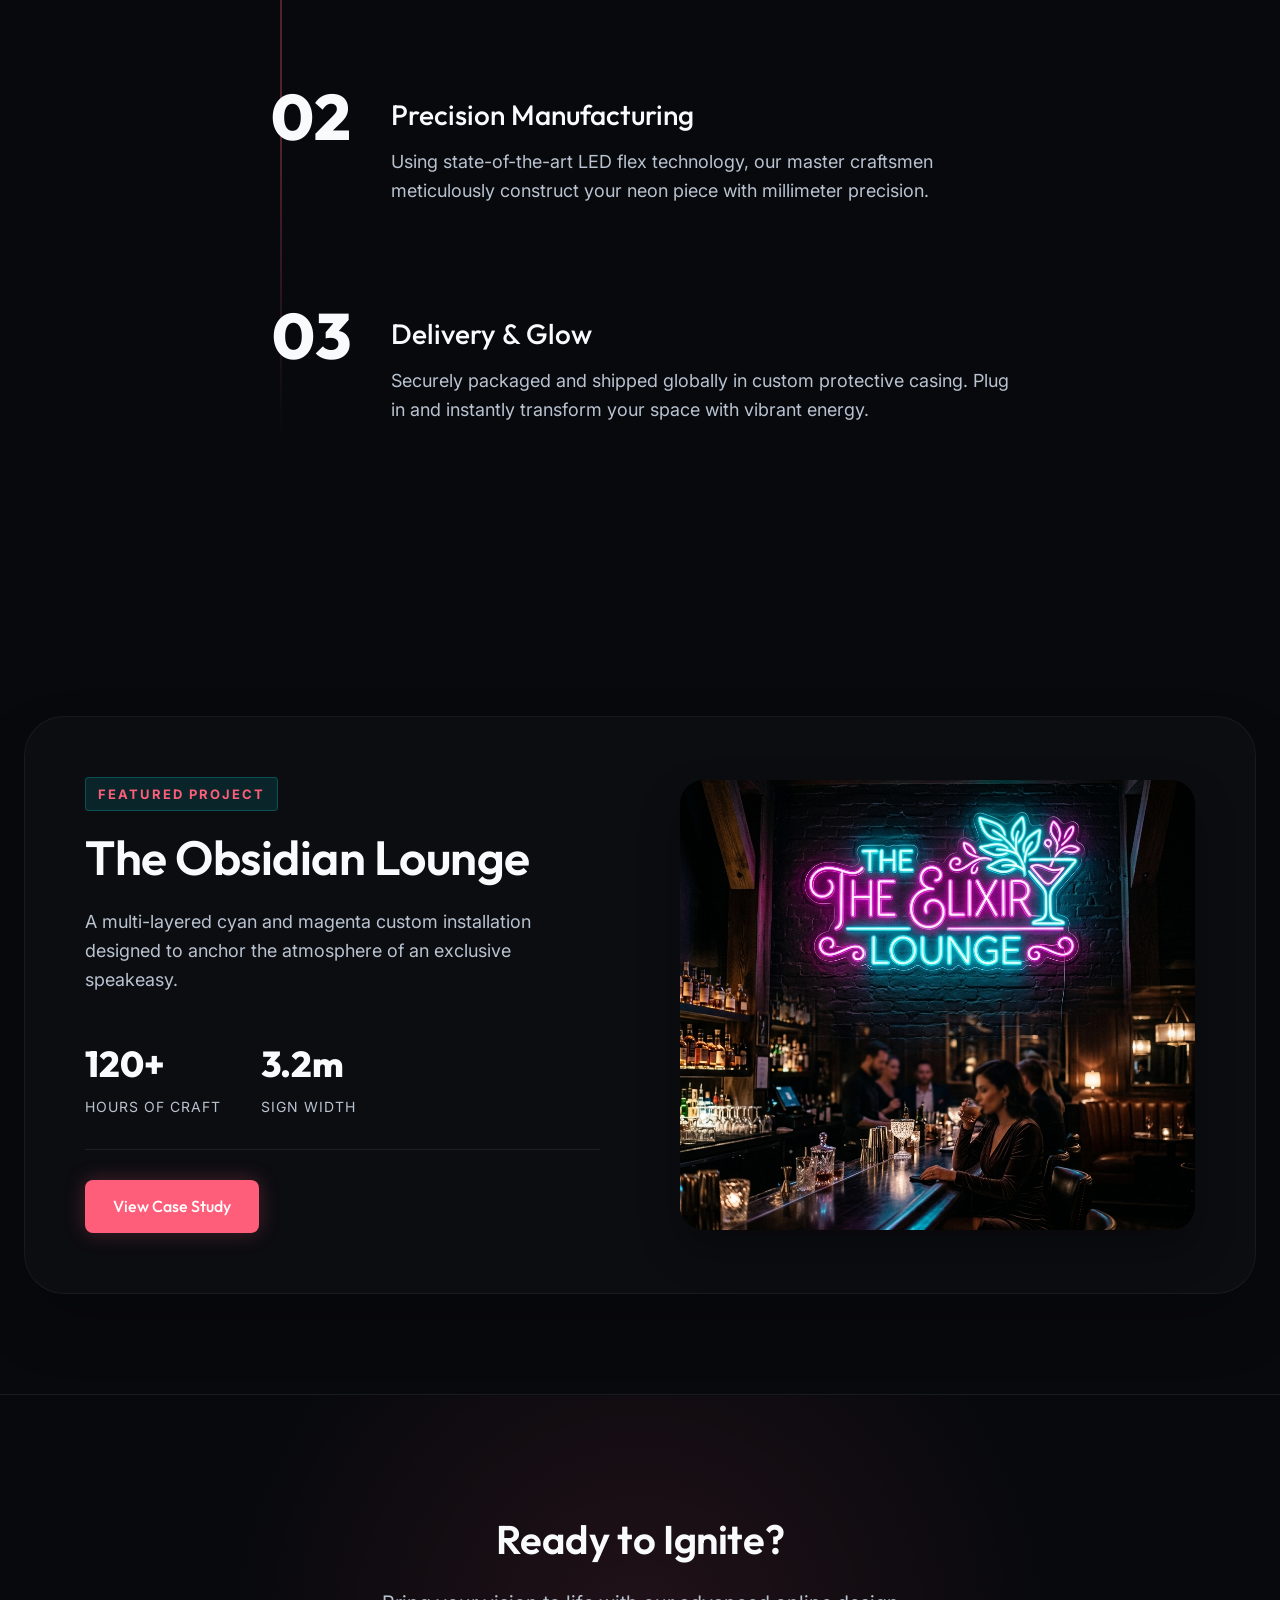
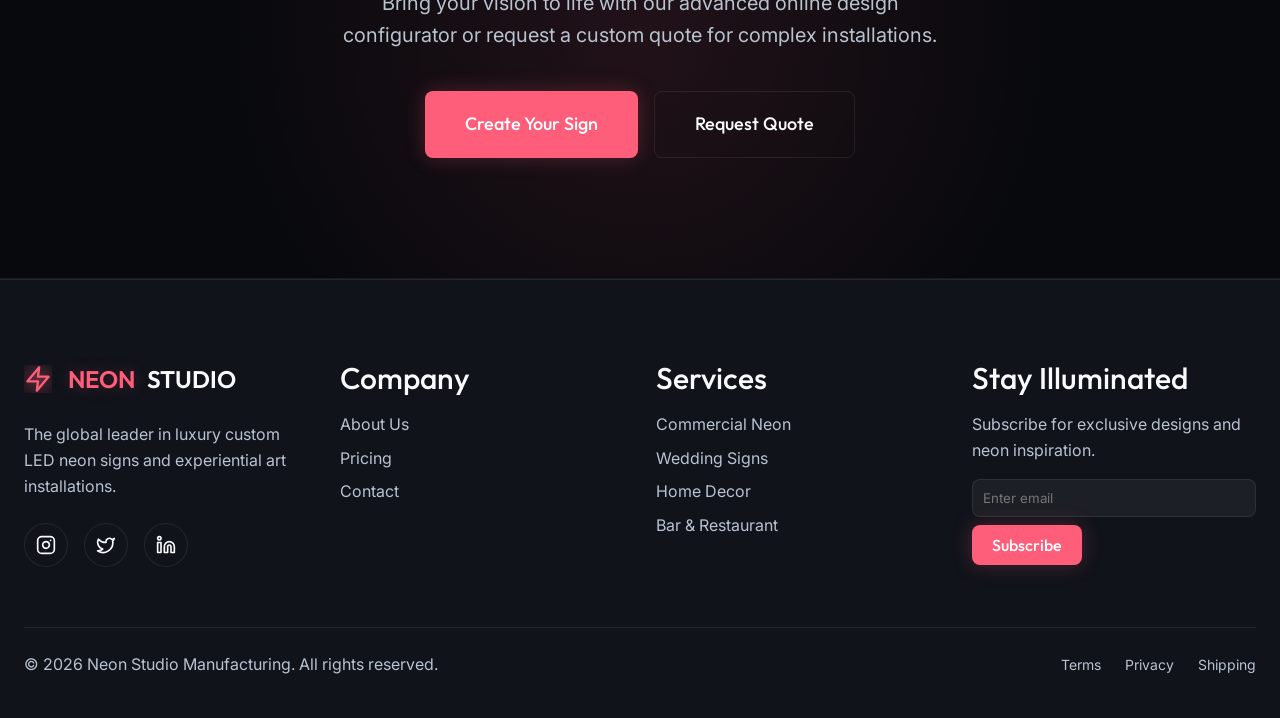
==== commit abdee215: "1st commit" ====
--- a/index.html
+++ b/index.html
@@ -202,7 +202,7 @@
               <span class="metric-label">Sign Width</span>
             </div>
           </div>
-          <a href="gallery.html" class="bento-btn">View Case Study</a>
+          <a href="gallery.html" class="btn btn-primary">View Case Study</a>
         </div>
         <div class="masterpiece-visual fade-up" style="transition-delay: 0.2s;">
           <div class="visual-inner">
--- a/assets/css/style.css
+++ b/assets/css/style.css
@@ -5,15 +5,10 @@
   --bg-secondary: #10131A;
   --bg-card: #161B25;
   --accent-primary: #FF5E7A;
-  --accent-secondary: #FFB84D;
-  --accent-third: #5AF0D6;
-  --accent-premium: #8DF55A;
   --text-primary: #F8FAFC;
   --text-secondary: #B9C3D0;
   --border-color: rgba(255, 255, 255, 0.08);
   --neon-glow: rgba(255, 94, 122, 0.25);
-  --neon-glow-secondary: rgba(255, 184, 77, 0.25);
-  --neon-glow-third: rgba(90, 240, 214, 0.25);
 
   --font-heading: 'Outfit', sans-serif;
   --font-body: 'Inter', sans-serif;
@@ -552,7 +547,7 @@
 .mb-8 { margin-bottom: 32px; }
 .mt-8 { margin-top: 32px; }
 .text-accent { color: var(--accent-primary); }
-.text-accent-2 { color: var(--accent-secondary); }
+.text-accent-2 { color: var(--accent-primary); }
 
 /* Section Headers */
 .section-header {
@@ -670,7 +665,7 @@
   margin-bottom: 8px;
   font-weight: 500;
   color: var(--text-primary);
-  text-align: left;
+  text-align: start;
 }
 
 .form-control {
@@ -913,7 +908,7 @@
   position: absolute;
   top: 40px; left: 40px;
   width: 2px; height: calc(100% - 120px);
-  background: linear-gradient(to bottom, var(--accent-primary) 0%, var(--accent-secondary) 50%, transparent 100%);
+  background: linear-gradient(to bottom, var(--accent-primary) 0%, var(--accent-primary) 50%, transparent 100%);
   opacity: 0.3;
 }
 .modern-step {
@@ -994,7 +989,7 @@
   }
   .modern-step-num {
     font-size: 48px;
-    width: 50px;
+    width: 70px;
   }
 }
 
@@ -1064,7 +1059,7 @@
   display: inline-block;
   padding: 6px 12px;
   background: rgba(0, 255, 255, 0.1);
-  color: var(--accent-third);
+  color: var(--accent-primary);
   font-size: 13px;
   font-weight: 700;
   letter-spacing: 2px;
@@ -1137,11 +1132,11 @@
    z-index: 1;
 }
 .guarantee-divider {
-   width: 1px;
-   background: rgba(255, 255, 255, 0.05);
+   width: 2px;
+   background: rgba(255, 255, 255, 0.2);
 }
 body.light-mode .guarantee-divider {
-   background: rgba(0, 0, 0, 0.05);
+   background: rgba(0, 0, 0, 0.2);
 }
 
 @media (max-width: 992px) {
@@ -1152,11 +1147,19 @@
     gap: 20px;
   }
   .guarantee-part {
-    flex: 0 0 calc(50% - 20px);
+    flex: 0 0 calc(50% - 30px);
   }
 
   .guarantee-divider {
-    display: none;
+    display: block;
+  }
+  .guarantee-divider:nth-child(2) {
+    width: 2px;
+    height: auto;
+  }
+  .guarantee-divider:nth-child(4) {
+    width: 100%;
+    height: 2px;
   }
 }
 /* Excellence Accordion Layout */
@@ -1251,9 +1254,17 @@
   .guarantee-horizontal {
     flex-direction: column;
     flex-wrap: nowrap;
+    gap: 40px;
   }
   .guarantee-part {
     flex: 1;
+  }
+  .guarantee-divider,
+  .guarantee-divider:nth-child(2),
+  .guarantee-divider:nth-child(4) {
+    display: block;
+    width: 100%;
+    height: 2px;
   }
   .excellence-accordion {
     flex-direction: column;
@@ -1308,6 +1319,8 @@
   border: 1px solid var(--border-color);
   background: var(--bg-secondary);
   border-radius: 24px;
+  display: flex;
+  flex-direction: column;
 }
 .image-card-img {
   width: 100%;
@@ -1326,6 +1339,9 @@
 }
 .image-card-content {
   padding: 30px;
+  display: flex;
+  flex-direction: column;
+  flex-grow: 1;
 }
 .image-card-title {
   font-size: 24px;
@@ -1336,6 +1352,13 @@
   font-size: 16px;
   line-height: 1.6;
   margin-bottom: 24px;
+  flex-grow: 1;
+}
+.image-card-content .btn:hover {
+  background: var(--accent-primary);
+  border-color: var(--accent-primary);
+  color: #fff;
+  box-shadow: 0 0 20px rgba(255, 94, 122, 0.4);
 }
 
 /* Process Timeline */
@@ -1383,6 +1406,9 @@
 }
 
 @media (max-width: 992px) {
+  .section {
+    padding: 50px 0 !important;
+  }
   .section-header {
     text-align: center !important;
   }
@@ -1407,11 +1433,7 @@
     padding-top: 0;
   }
   .process-timeline::before {
-    top: 0;
-    left: 50%;
-    transform: translateX(-50%);
-    width: 2px;
-    height: 100%;
+    display: none;
   }
   .step-dot {
     margin: 0 auto 24px;
@@ -1438,6 +1460,7 @@
   display: flex;
   justify-content: space-between;
   align-items: center;
+  gap: 16px;
   cursor: pointer;
   transition: color 0.3s;
   font-family: inherit;
@@ -1528,7 +1551,285 @@
 
 .back-to-top:hover {
   background: var(--accent-primary);
+border-color: var(--accent-primary);
+  color: #fff;
+  box-shadow: 0 0 20px rgba(255, 94, 122, 0.4);
+}
+
+/* Process Timeline */
+.process-timeline {
+  display: grid;
+  grid-template-columns: repeat(3, 1fr);
+  gap: 40px;
+  position: relative;
+  padding-top: 40px;
+}
+.process-timeline::before {
+  content: '';
+  position: absolute;
+  top: 55px;
+  left: 0;
+  width: 100%;
+  height: 2px;
+  background: rgba(255, 255, 255, 0.05);
+  z-index: 0;
+}
+body.light-mode .process-timeline::before {
+  background: rgba(0, 0, 0, 0.05);
+}
+.process-step {
+  position: relative;
+  z-index: 1;
+}
+.step-dot {
+  width: 30px;
+  height: 30px;
+  border-radius: 50%;
+  background: var(--bg-secondary);
+  border: 4px solid;
+  margin-bottom: 30px;
+  position: relative;
+}
+.process-step h3 {
+  font-size: 28px;
+  margin-bottom: 16px;
+}
+.process-step p {
+  color: var(--text-secondary);
+  font-size: 16px;
+  line-height: 1.6;
+}
+
+@media (max-width: 992px) {
+  .section {
+    padding: 50px 0 !important;
+  }
+  .section-header {
+    text-align: center !important;
+  }
+  .masterpiece-wrapper {
+    flex-direction: column;
+    padding: 30px;
+    gap: 40px;
+  }
+  .masterpiece-wrapper .project-metrics {
+    justify-content: center;
+  }
+  .visual-inner {
+    height: 450px;
+  }
+  .brand-pillars {
+    flex-direction: column;
+  }
+  .process-timeline {
+    grid-template-columns: 1fr;
+    gap: 60px;
+    padding-left: 0;
+    padding-top: 0;
+  }
+  .process-timeline::before {
+    display: none;
+  }
+  .step-dot {
+    margin: 0 auto 24px;
+  }
+}
+
+/* FAQ Accordion */
+.faq-accordion {
+  max-width: 800px;
+  margin: 0 auto;
+}
+.faq-item {
+  border-bottom: 1px solid var(--border-color);
+}
+.faq-question {
+  width: 100%;
+  text-align: left;
+  background: transparent;
+  border: none;
+  padding: 24px 0;
+  font-size: 20px;
+  font-weight: 500;
+  color: var(--text-primary);
+  display: flex;
+  justify-content: space-between;
+  align-items: center;
+  gap: 16px;
+  cursor: pointer;
+  transition: color 0.3s;
+  font-family: inherit;
+}
+.faq-question:hover {
+  color: var(--accent-primary);
+}
+.faq-icon {
+  font-size: 24px;
+  font-weight: 300;
+  transition: transform 0.3s ease;
+  color: var(--accent-primary);
+}
+.faq-item.active .faq-icon {
+  transform: rotate(45deg);
+}
+.faq-answer {
+  max-height: 0;
+  overflow: hidden;
+  transition: max-height 0.4s ease;
+  color: var(--text-secondary);
+  line-height: 1.6;
+}
+.faq-answer p {
+  padding-bottom: 24px;
+}
+
+/* Fix dropdown option visibility */
+select.form-control option {
+  background-color: var(--bg-primary);
+  color: var(--text-primary);
+}
+
+/* Social Icons */
+.social-icon {
+  display: flex;
+  align-items: center;
+  justify-content: center;
+  width: 44px;
+  height: 44px;
+  border-radius: 50%;
+  background: var(--bg-secondary);
+  color: var(--text-primary);
+  transition: all 0.3s ease;
+  border: 1px solid var(--border-color);
+}
+.social-icon svg {
+  width: 20px;
+  height: 20px;
+}
+.social-icon:hover {
+  background: var(--accent-primary);
+  color: #fff;
+  border-color: var(--accent-primary);
+  transform: translateY(-4px);
+  box-shadow: 0 8px 20px rgba(255, 94, 122, 0.4);
+}
+
+/* Back to Top Button */
+.back-to-top {
+  position: fixed;
+  bottom: 30px;
+  right: 30px;
+  width: 50px;
+  height: 50px;
+  background: var(--bg-card);
+  border: 1px solid var(--accent-primary);
+  border-radius: 50%;
+  display: flex;
+  align-items: center;
+  justify-content: center;
+  color: var(--accent-primary);
+  font-size: 24px;
+  cursor: pointer;
+  z-index: 999;
+  opacity: 0;
+  visibility: hidden;
+  transform: translateY(20px);
+  transition: all 0.4s cubic-bezier(0.4, 0, 0.2, 1);
+  box-shadow: 0 4px 15px rgba(0, 0, 0, 0.2);
+}
+
+.back-to-top.visible {
+  opacity: 1;
+  visibility: visible;
+  transform: translateY(0);
+}
+
+.back-to-top:hover {
+  background: var(--accent-primary);
   color: #fff;
   transform: translateY(-5px);
   box-shadow: 0 8px 25px rgba(255, 94, 122, 0.5);
 }
+
+/* ------------------------------------- */
+/* Premium Custom Sections for Home 2    */
+/* ------------------------------------- */
+
+/* 1. The Alchemy of Light (Split Layout) */
+.alchemy-section {
+  padding: 80px 0;
+  background: var(--bg-primary);
+  border-top: 1px solid var(--border-color);
+  border-bottom: 1px solid var(--border-color);
+  overflow: hidden;
+}
+
+.alchemy-image {
+  background-image: url('../images/neon_craftsmanship.png');
+  background-size: cover;
+  background-position: center;
+}
+
+.glowing-reveal {
+  opacity: 0;
+  animation: glowReveal 2s ease-out forwards;
+  animation-delay: 0.5s;
+}
+
+@keyframes glowReveal {
+  0% { opacity: 0; text-shadow: 0 0 0 transparent; transform: translateY(20px); }
+  50% { opacity: 0.5; text-shadow: 0 0 10px var(--accent-primary); transform: translateY(0); }
+  100% { opacity: 1; text-shadow: 0 0 30px var(--accent-primary); transform: translateY(0); }
+}
+
+@media (max-width: 992px) {
+  .alchemy-section .container { flex-direction: column !important; }
+  .alchemy-image { width: 100%; height: 50vh !important; }
+  .alchemy-content { width: 100%; text-align: center; padding: 60px 0; }
+}
+
+/* 2. Architectural Integration (Full-width Parallax) */
+.architectural-section {
+  position: relative;
+  width: 100%;
+  min-height: 90vh;
+  background-image: url('../images/neon_luxury_lounge.png');
+  background-attachment: fixed;
+  background-position: center;
+  background-repeat: no-repeat;
+  background-size: cover;
+  display: flex;
+  align-items: center;
+  justify-content: center;
+}
+
+.architectural-overlay {
+  position: absolute;
+  top: 0; left: 0; right: 0; bottom: 0;
+  background: rgba(8, 9, 13, 0.6);
+  z-index: 1;
+}
+
+.floating-glassmorphism {
+  position: relative;
+  z-index: 2;
+  background: rgba(22, 27, 37, 0.4);
+  backdrop-filter: blur(12px);
+  -webkit-backdrop-filter: blur(12px);
+  border: 1px solid rgba(255, 255, 255, 0.1);
+  border-radius: 24px;
+  padding: 60px 80px;
+  max-width: 800px;
+  text-align: center;
+  box-shadow: 0 30px 60px rgba(0,0,0,0.5), inset 0 0 20px rgba(255,94,122,0.1);
+  animation: floatLevitate 6s ease-in-out infinite;
+}
+
+@keyframes floatLevitate {
+  0%, 100% { transform: translateY(0px) rotateX(0deg); box-shadow: 0 30px 60px rgba(0,0,0,0.5), inset 0 0 20px rgba(255,94,122,0.1); }
+  50% { transform: translateY(-15px) rotateX(2deg); box-shadow: 0 45px 75px rgba(0,0,0,0.6), inset 0 0 30px rgba(255,94,122,0.2); }
+}
+
+@media (max-width: 768px) {
+  .floating-glassmorphism { margin: 20px; padding: 40px 20px; }
+}
--- a/assets/css/dark-mode.css
+++ b/assets/css/dark-mode.css
@@ -6,8 +6,6 @@
   --text-secondary: #475569;
   --border-color: rgba(0, 0, 0, 0.1);
   --neon-glow: rgba(255, 94, 122, 0.3);
-  --neon-glow-secondary: rgba(255, 184, 77, 0.3);
-  --neon-glow-third: rgba(90, 240, 214, 0.3);
 }
 
 body.light-mode .navbar {
@@ -51,3 +49,9 @@
   background: var(--accent-primary);
   color: #08090D;
 }
+
+body.light-mode .badge-accent {
+  background: rgba(0, 150, 150, 0.1);
+  color: #008080;
+  border-color: rgba(0, 150, 150, 0.3);
+}
--- a/assets/css/rtl.css
+++ b/assets/css/rtl.css
@@ -60,3 +60,7 @@
     right: 20px;
   }
 }
+
+body[dir="rtl"] .faq-question {
+  text-align: right;
+}
